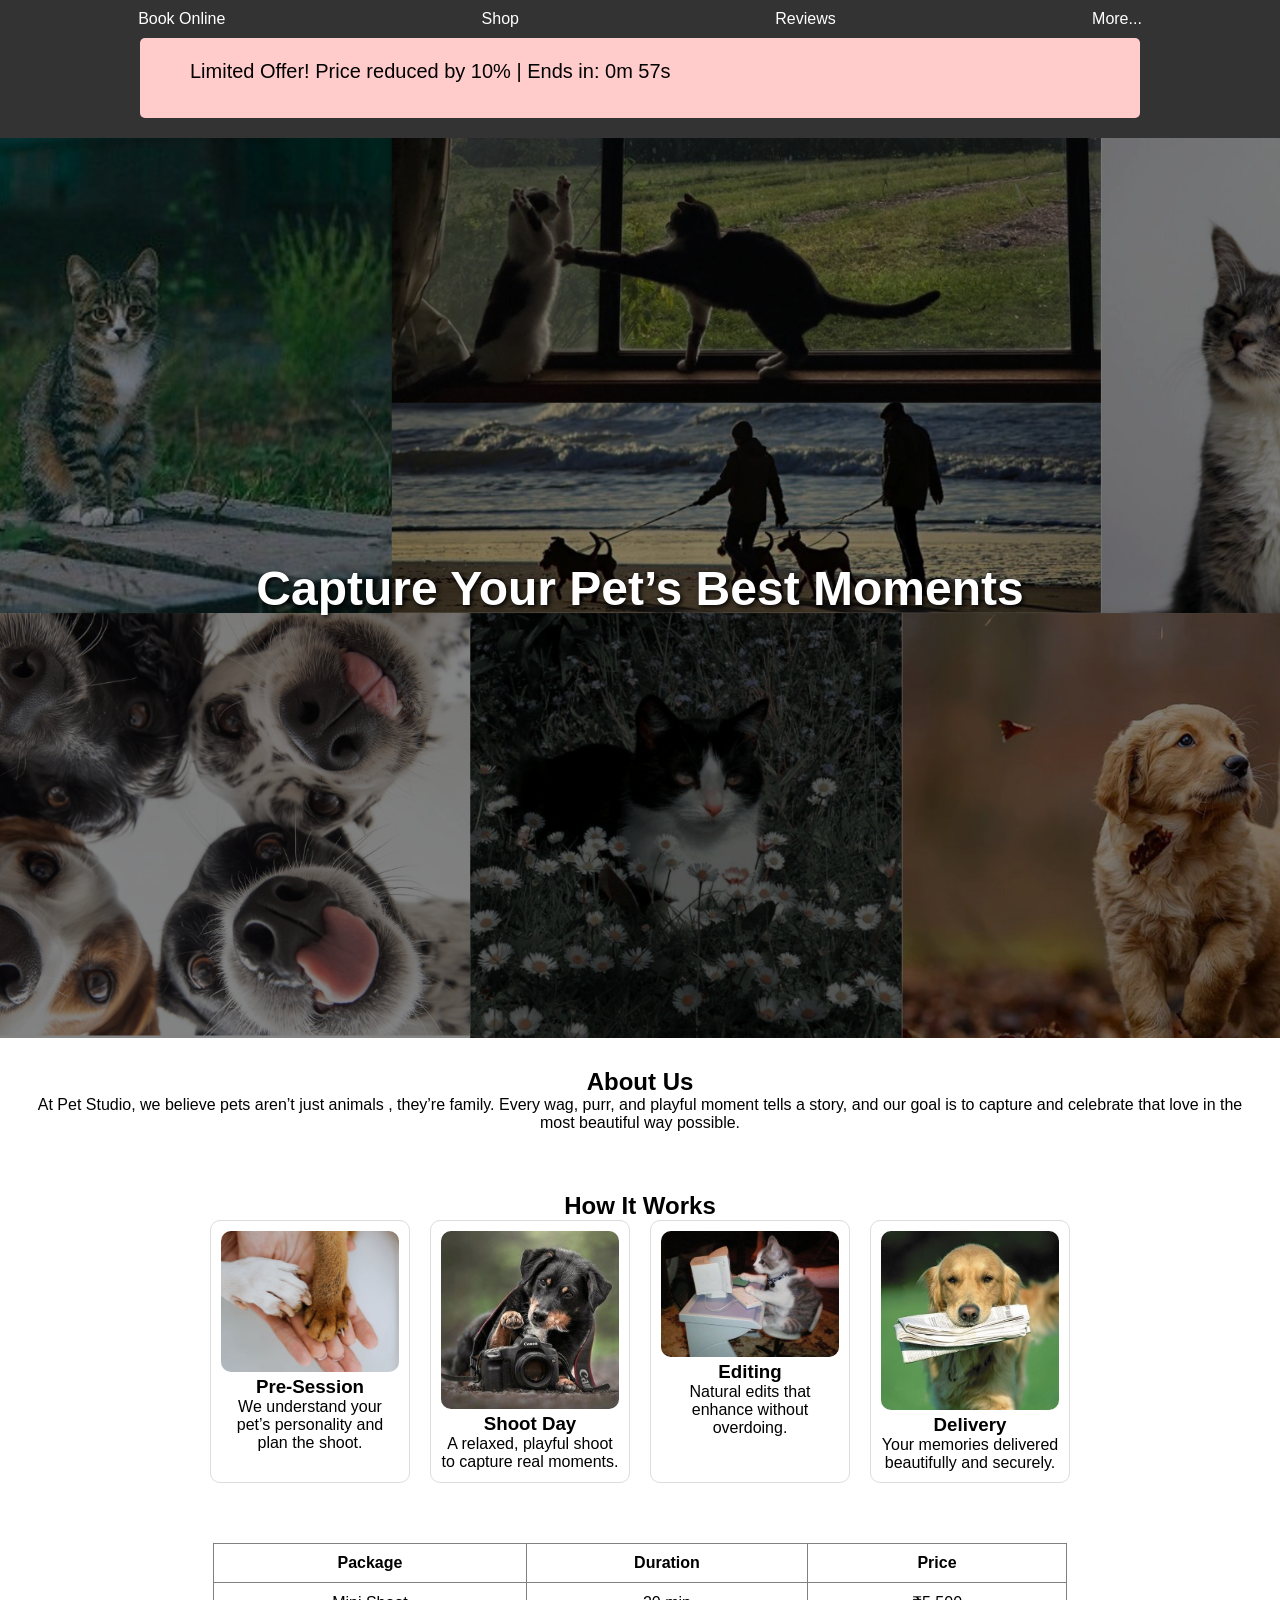
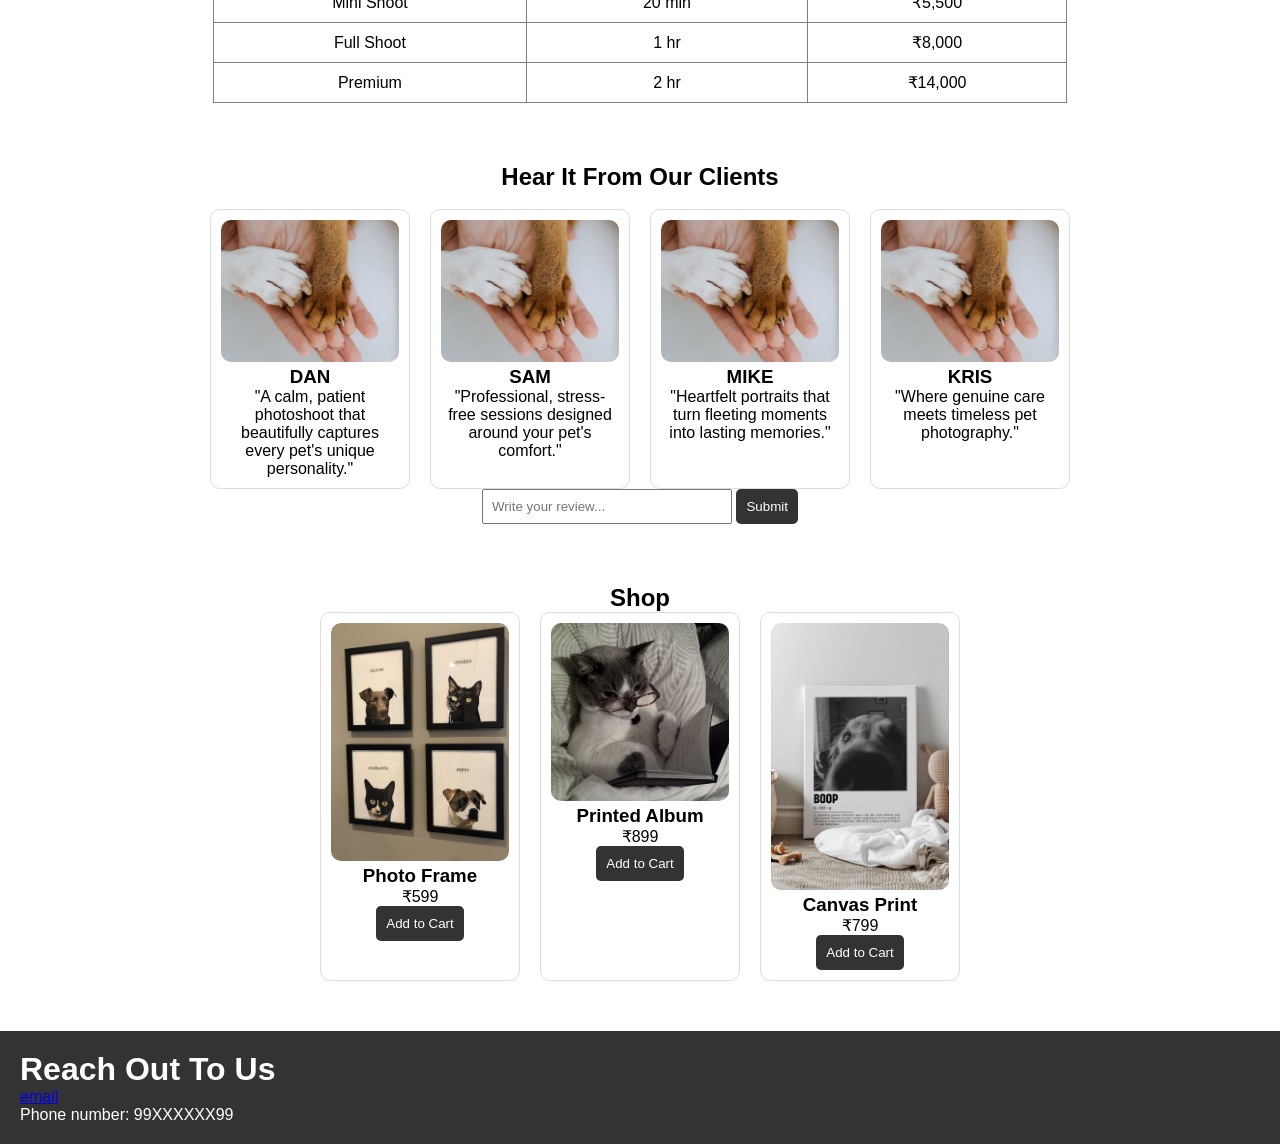
==== index.html @ 35f35a9c "renamed main to index" ====
<!DOCTYPE HTML>
<head>
    <meta charset="UTF-8">
    <meta name="viewport" content="width=device-width, initial-scale=1.0">
    <title>Pet Studio</title>
    <link rel="stylesheet" href="style.css">
</head>
<script src="script.js"></script>
<body>
    <header>
        <nav>
            <ul>
                <li><a href="book.html">Book Online</a></li>
                <li><a href="#shop">Shop</a></li>
                <li><a href="main.html#reviews">Reviews</a></li>
                <li>More...</li>
            </ul>
        </nav>

        <!-- Canvas Banner -->
        <canvas id="offerCanvas" width="1000" height="80"></canvas>

    </header>

    <section class="hero" id="hero">
        <h1>Capture Your Pet’s Best Moments</h1>
    </section>

    <section class="about">
        <h1>About Us</h1>
        <p>At Pet Studio, we believe pets aren’t just animals , they’re family. Every wag, purr, and playful moment tells a story, and our goal is to capture and celebrate that love in the most beautiful way possible.
        </p>
    </section>

    <section class="process">
    <h2>How It Works</h2>

    <div class="steps">
        <div class="step">
            <img src="images/pic1.png" alt="Pre Session">
            <h3>Pre-Session</h3>
            <p>We understand your pet’s personality and plan the shoot.</p>
        </div>

        <div class="step">
            <img src="images/pic2.jpeg" alt="Shoot Day">
            <h3>Shoot Day</h3>
            <p>A relaxed, playful shoot to capture real moments.</p>
        </div>

        <div class="step">
            <img src="images/pic3.jpeg" alt="Editing">
            <h3>Editing</h3>
            <p>Natural edits that enhance without overdoing.</p>
        </div>

        <div class="step">
            <img src="images/pic4.jpeg" alt="Delivery">
            <h3>Delivery</h3>
            <p>Your memories delivered beautifully and securely.</p>
        </div>
    </div>
</section>

    <section class="Price" id="Price">
    <table border="1">
        <tr>
            <th>Package</th>
            <th>Duration</th>
            <th>Price</th>
        </tr>
        <tr>
            <td>Mini Shoot</td>
            <td>20 min</td>
            <td>₹5,500</td>
        </tr>
        <tr>
            <td>Full Shoot</td>
            <td>1 hr</td>
            <td>₹8,000</td>
        </tr>
        <tr>
            <td>Premium</td>
            <td>2 hr</td>
            <td>₹14,000</td>
        </tr>
    </table>
</section>

<section class="reviews" id="reviews">
    <h1 style="text-align: center;">Hear It From Our Clients</h1>
    <br>
    <div class="steps">
        <div class="step">
            <img src="images/pic1.png" alt="review1">
            <h3>DAN</h3>
            <p>"A calm, patient photoshoot that beautifully captures every pet's unique personality."</p>
        </div>
        <div class="step">
            <img src="images/pic1.png" alt="review2">
            <h3>SAM</h3>
            <p>"Professional, stress-free sessions designed around your pet's comfort."</p>
        </div>
        <div class="step">
            <img src="images/pic1.png" alt="review3">
            <h3>MIKE</h3>
            <p>"Heartfelt portraits that turn fleeting moments into lasting memories."</p>
        </div>
        <div class="step">
            <img src="images/pic1.png" alt="review4">
            <h3>KRIS</h3>
            <p>"Where genuine care meets timeless pet photography."</p>
        </div>
    </div>

    <div class="giving_reviews" id="review_wnd">
        <form>
            <input type="text" name="review" placeholder="Write your review..." required>
            <button type="submit">Submit</button>
        </form>
    </div>
</section>

<!-- SHOP SECTION -->
<section id="shop">
    <h1>Shop</h1>

    <div class="steps">

        <div class="step">
            <img src="images/pic5.jpeg">
            <h3>Photo Frame</h3>
            <p>₹599</p>
            <button onclick="addToCart('Photo Frame')">Add to Cart</button>
        </div>

        <div class="step">
            <img src="images/pic6.jpeg">
            <h3>Printed Album</h3>
            <p>₹899</p>
            <button onclick="addToCart('Printed Album')">Add to Cart</button>
        </div>

        <div class="step">
            <img src="images/pic7.jpeg">
            <h3>Canvas Print</h3>
            <p>₹799</p>
            <button onclick="addToCart('Canvas Print')">Add to Cart</button>
        </div>

    </div>
</section>

<footer>
    <h1>Reach Out To Us</h1>
    <a href="mailto:petstudio@gmail.com">email</a>
    <p>Phone number: 99XXXXXX99</p>
</footer>

</body>
</html>
---- style.css ----
html {
    scroll-padding-top: 200px;
}

/* RESET */
* {
    margin: 0;
    padding: 0;
    box-sizing: border-box;
    font-family: Arial, sans-serif;
}

/* HEADER */
header {
    background-color: #333;
    color: white;
    padding: 10px;
    position: sticky;
    top: 0;
    z-index: 1000;
}

/* NAVBAR */
nav ul {
    display: flex;
    justify-content: space-around;
    list-style: none;
}

nav ul li {
    cursor: pointer;
}

nav ul li a {
    color: white;
    text-decoration: none;
}

/* HERO */
.hero {
    min-height: 100vh;
    background: url("images/Background_pic.png") no-repeat center/cover;
    display: flex;
    justify-content: center;
    align-items: center;
    color: white;
    font-size: 2rem;
    text-align: center;
    text-shadow: 2px 2px 5px black;
}

/* SECTIONS */
section {
    padding: 30px;
    text-align: center;
}

/* GRID */
.steps {
    display: flex;
    flex-wrap: wrap;
    justify-content: center;
    gap: 20px;
}

/* CARD */
.step {
    width: 200px;
    padding: 10px;
    border: 1px solid #ddd;
    border-radius: 10px;
    transition: 0.3s;
    background-color: white;
}

.step img {
    width: 100%;
    border-radius: 10px;
}

/* HOVER EFFECT */
.step:hover {
    transform: scale(1.05);
}

/* TABLE */
table {
    margin: auto;
    border-collapse: collapse;
    width: 70%;
}

th, td {
    padding: 10px;
    text-align: center;
}

/* FORM */
.booking-form {
    display: flex;
    flex-direction: column;
    gap: 15px;
    width: 300px;
    margin: auto;
}

.booking-form input,
.booking-form select,
.booking-form textarea {
    padding: 8px;
    border: 1px solid #ccc;
    border-radius: 5px;
}

/* FIELDSET */
fieldset {
    border: 1px solid #aaa;
    padding: 10px;
    border-radius: 5px;
}

legend {
    font-weight: bold;
}

/* BUTTON */
button {
    padding: 10px;
    background-color: #333;
    color: white;
    border: none;
    cursor: pointer;
    border-radius: 5px;
}

button:hover {
    background-color: #555;
}

/* DELETE BUTTON */
.delete-btn {
    margin-top: 8px;
    padding: 5px;
    background-color: red;
    color: white;
    border: none;
    border-radius: 5px;
    cursor: pointer;
}

/* REVIEW INPUT */
.giving_reviews input {
    padding: 8px;
    width: 250px;
}

/* CANVAS */
#offerCanvas {
    display: block;
    margin: 10px auto;
    border-radius: 5px;
}

/* FOOTER */
footer {
    background-color: #333;
    color: white;
    padding: 20px;
    margin-top: 20px;
}
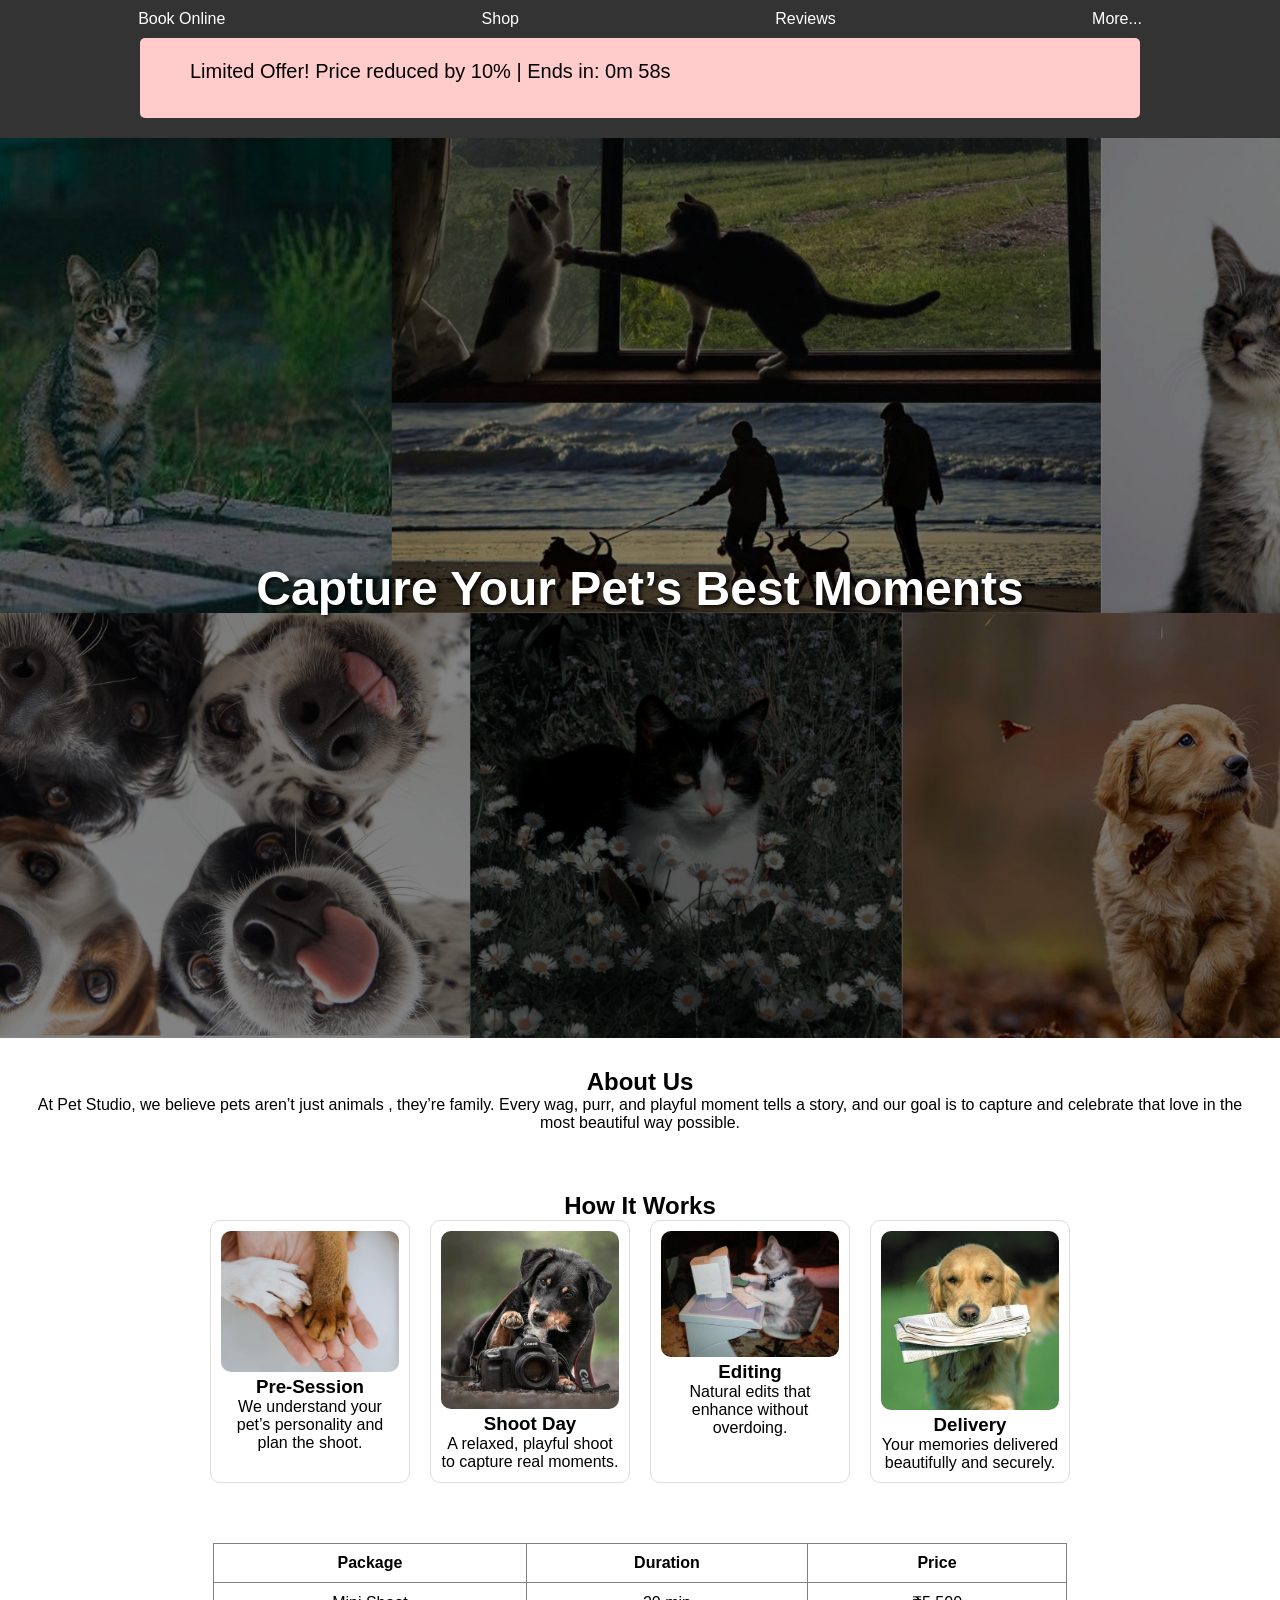
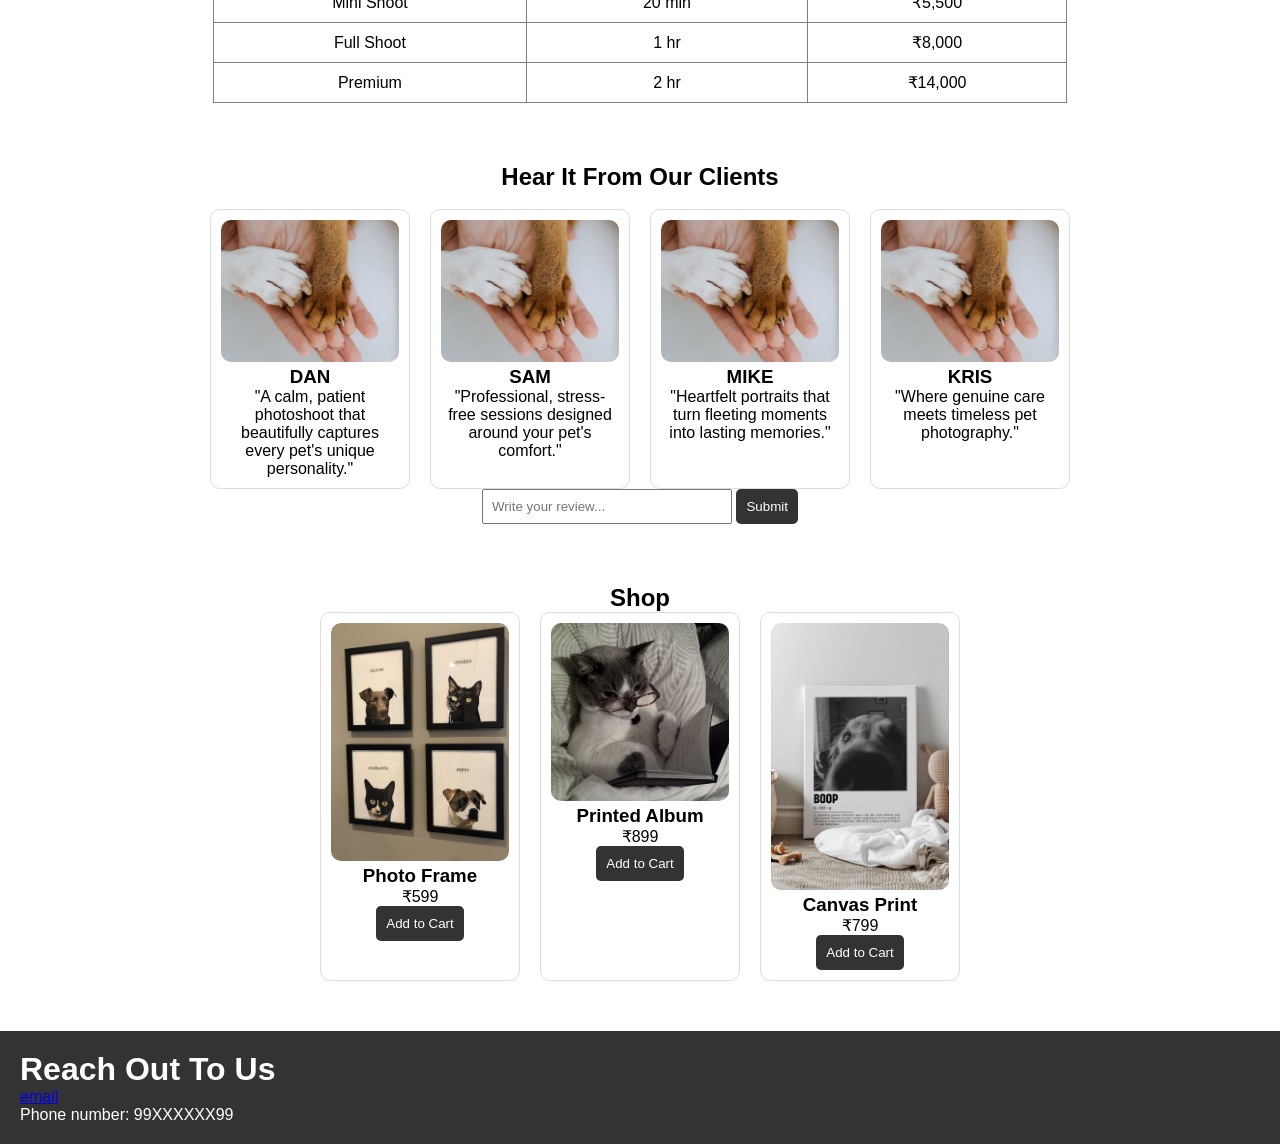
==== commit 39f9f5bc: "updated main to index in all files" ====
--- a/index.html
+++ b/index.html
@@ -12,7 +12,7 @@
             <ul>
                 <li><a href="book.html">Book Online</a></li>
                 <li><a href="#shop">Shop</a></li>
-                <li><a href="main.html#reviews">Reviews</a></li>
+                <li><a href="index.html#reviews">Reviews</a></li>
                 <li>More...</li>
             </ul>
         </nav>
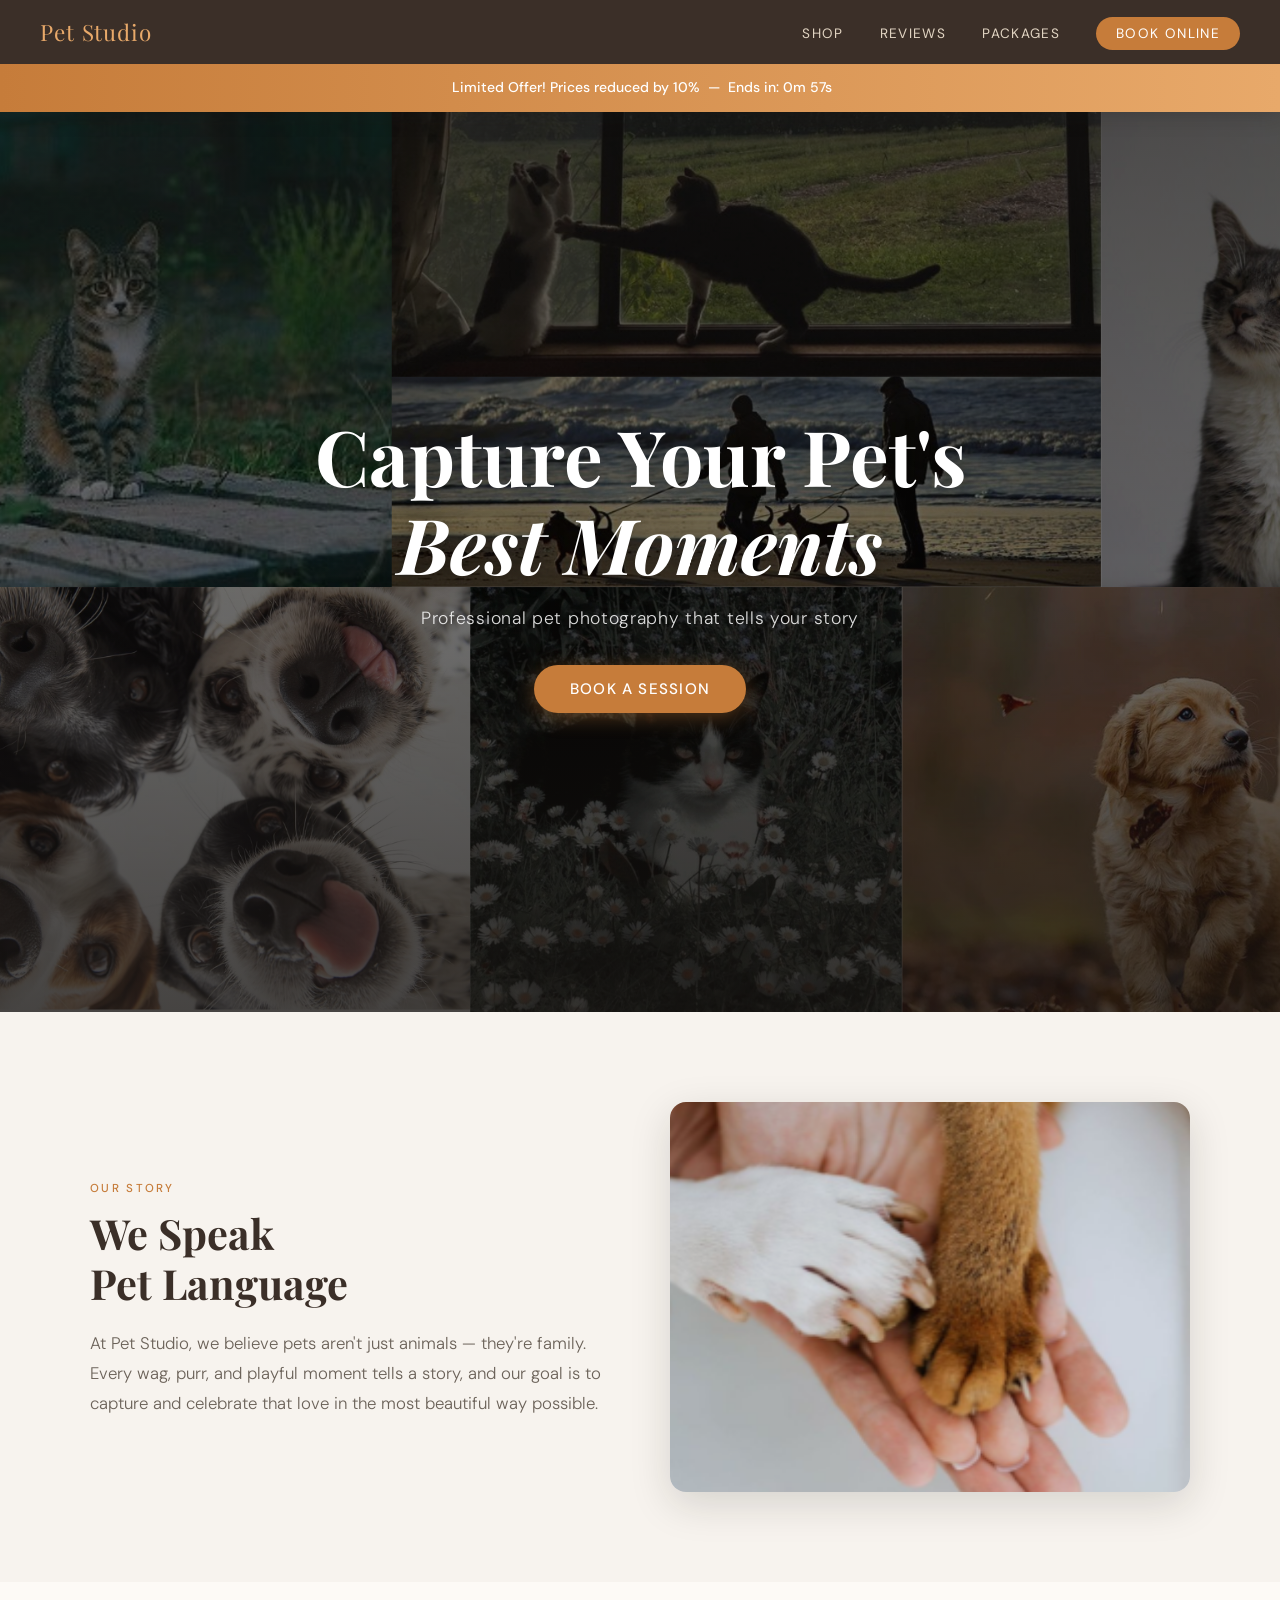
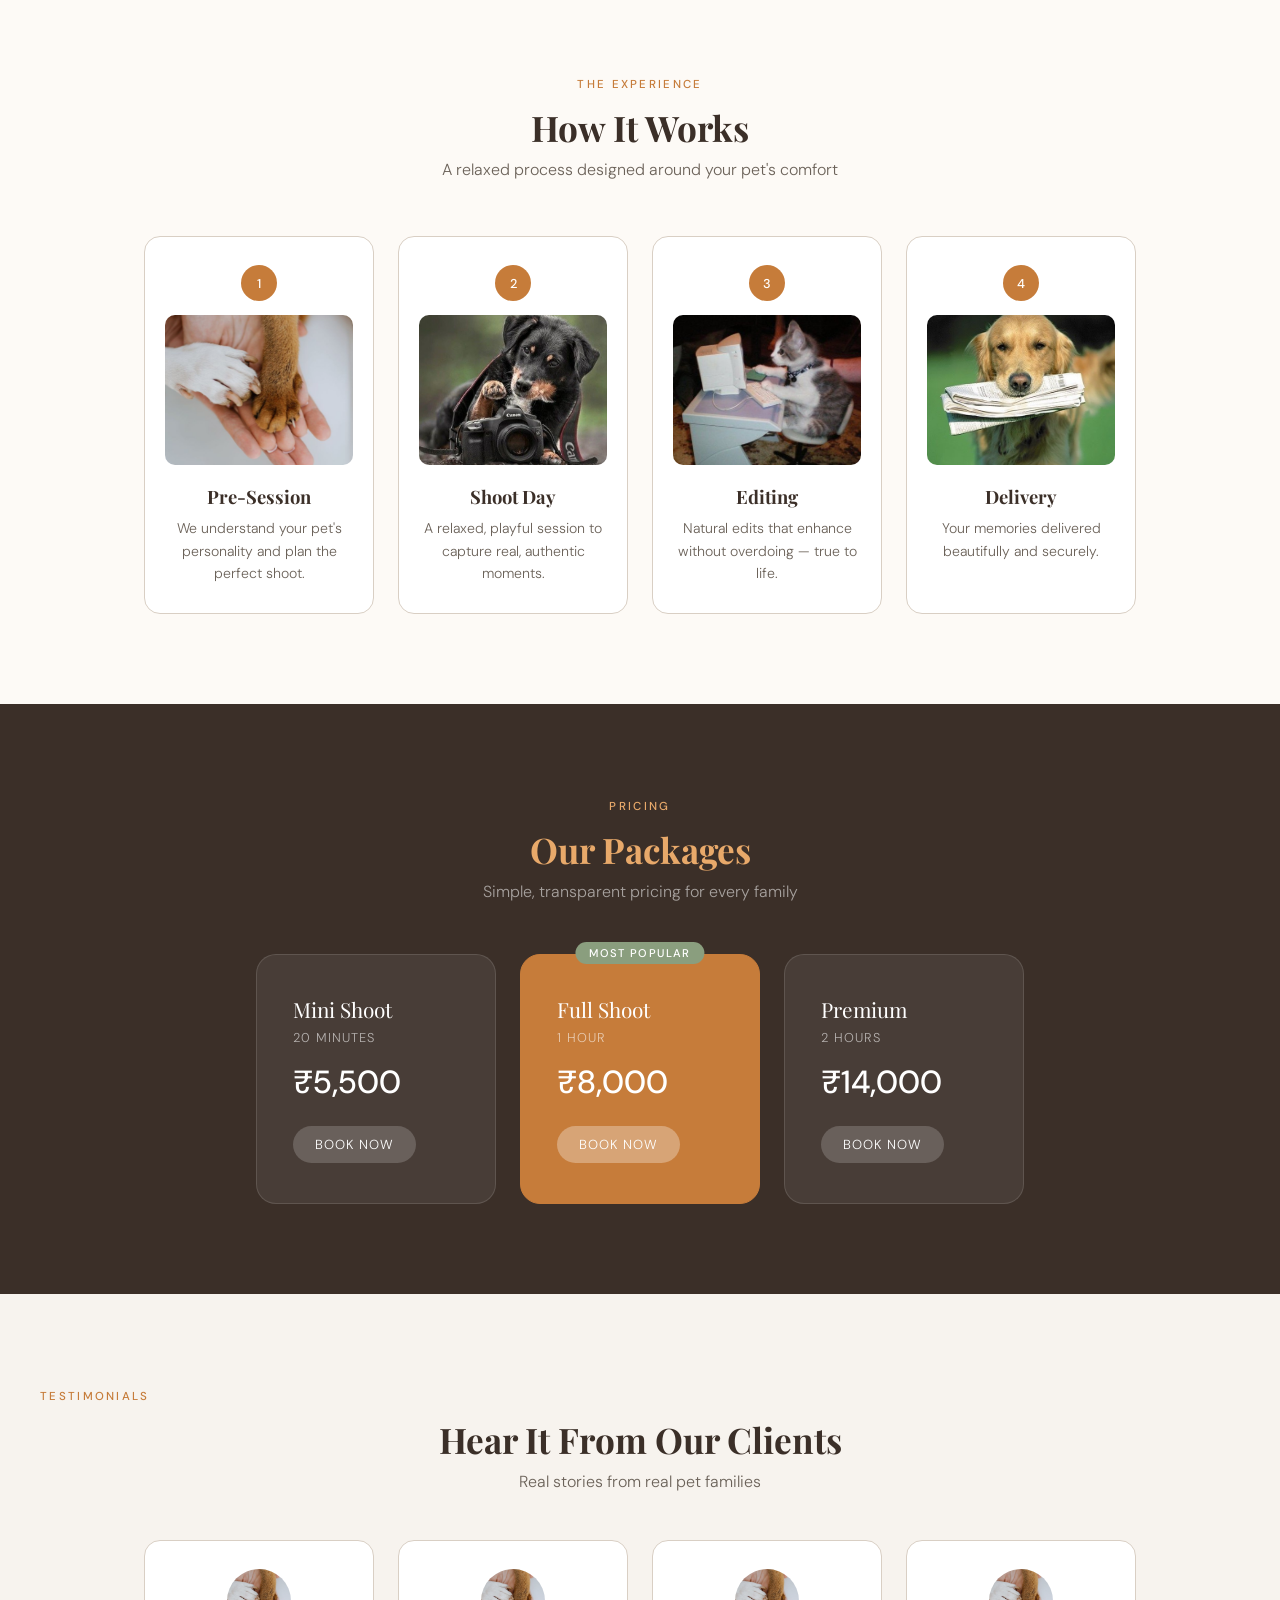
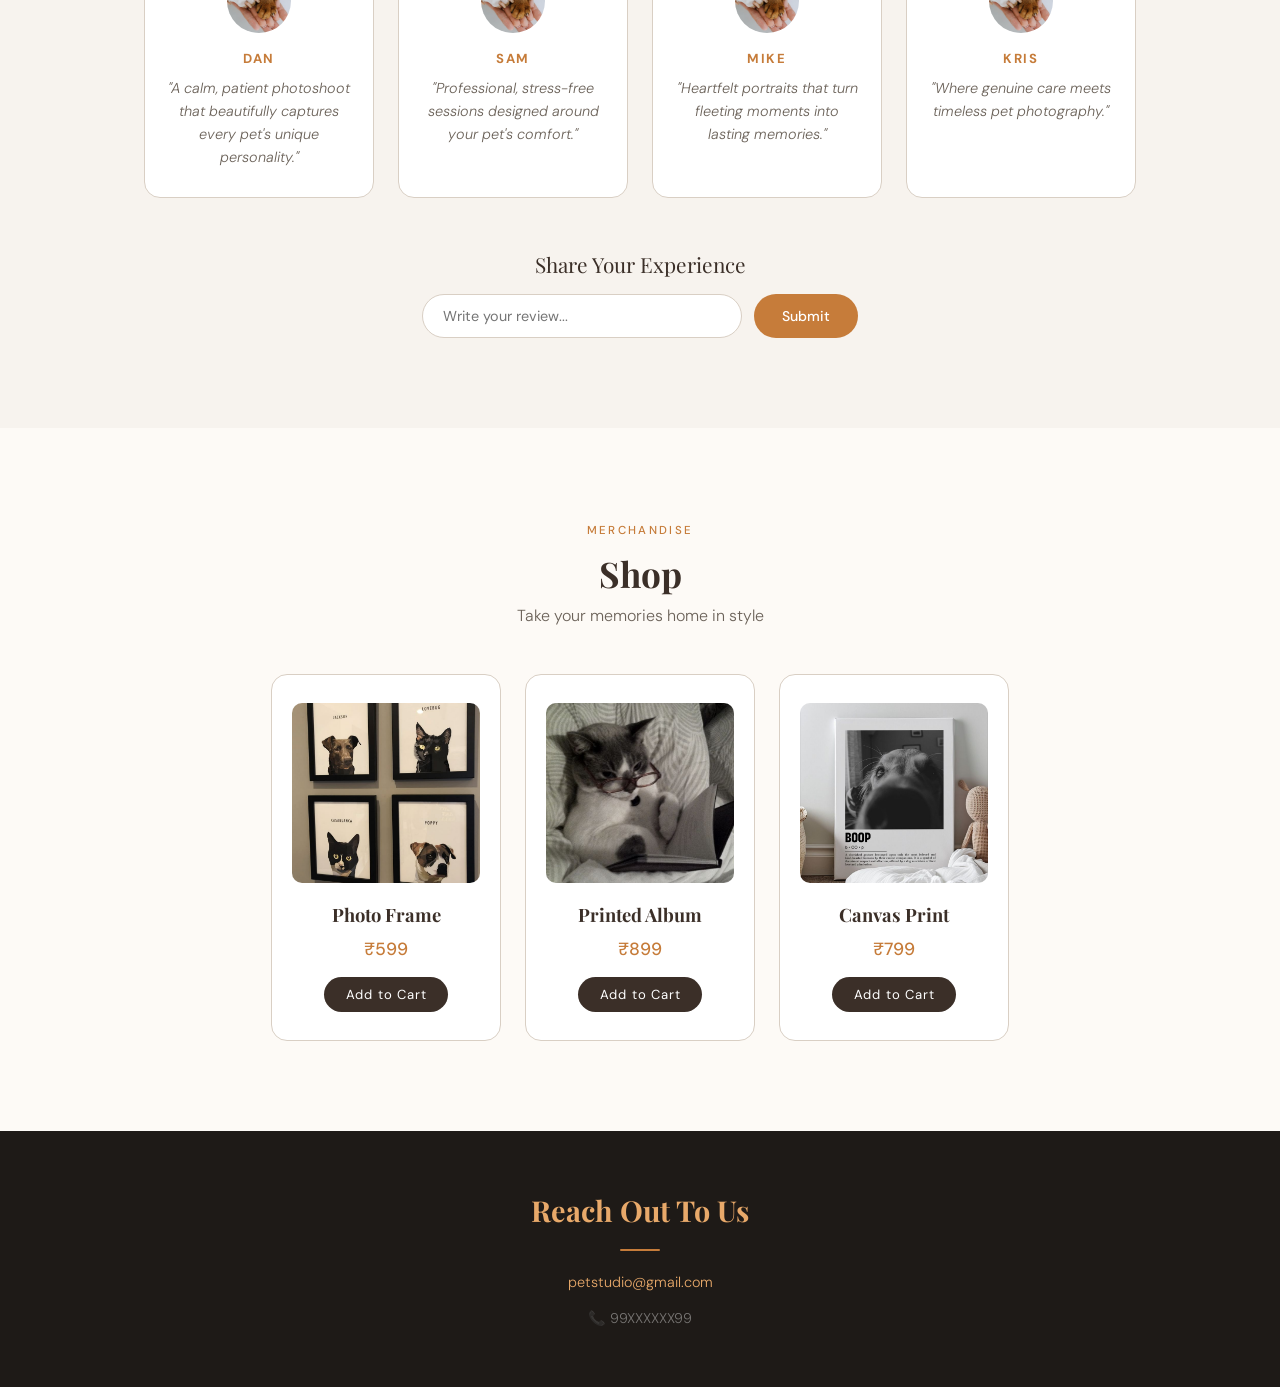
==== commit 5106025d: "final commit" ====
--- a/index.html
+++ b/index.html
@@ -8,154 +8,172 @@
 <script src="script.js"></script>
 <body>
     <header>
-        <nav>
-            <ul>
-                <li><a href="book.html">Book Online</a></li>
-                <li><a href="#shop">Shop</a></li>
-                <li><a href="index.html#reviews">Reviews</a></li>
-                <li>More...</li>
-            </ul>
-        </nav>
-
-        <!-- Canvas Banner -->
-        <canvas id="offerCanvas" width="1000" height="80"></canvas>
-
+        <div class="nav-inner">
+            <a href="index.html" class="nav-logo">Pet Studio</a>
+            <nav>
+                <ul>
+                    <li><a href="#shop">Shop</a></li>
+                    <li><a href="#reviews">Reviews</a></li>
+                    <li><a href="#Price">Packages</a></li>
+                    <li class="nav-cta"><a href="book.html">Book Online</a></li>
+                </ul>
+            </nav>
+        </div>
+        <canvas id="offerCanvas" width="1000" height="48"></canvas>
     </header>
 
     <section class="hero" id="hero">
-        <h1>Capture Your Pet’s Best Moments</h1>
+        <div class="hero-content">
+            <h1>Capture Your Pet's<br><em>Best Moments</em></h1>
+            <p class="hero-sub">Professional pet photography that tells your story</p>
+            <a href="book.html" class="hero-btn">Book a Session</a>
+        </div>
     </section>
 
     <section class="about">
-        <h1>About Us</h1>
-        <p>At Pet Studio, we believe pets aren’t just animals , they’re family. Every wag, purr, and playful moment tells a story, and our goal is to capture and celebrate that love in the most beautiful way possible.
-        </p>
+        <div class="about-inner">
+            <div class="about-text">
+                <span class="section-label">Our Story</span>
+                <h1>We Speak<br>Pet Language</h1>
+                <p>At Pet Studio, we believe pets aren't just animals — they're family. Every wag, purr, and playful moment tells a story, and our goal is to capture and celebrate that love in the most beautiful way possible.</p>
+            </div>
+            <div class="about-image">
+                <img src="images/pic1.png" alt="Pets collage">
+            </div>
+        </div>
     </section>
 
     <section class="process">
-    <h2>How It Works</h2>
-
-    <div class="steps">
-        <div class="step">
-            <img src="images/pic1.png" alt="Pre Session">
-            <h3>Pre-Session</h3>
-            <p>We understand your pet’s personality and plan the shoot.</p>
+        <span class="section-label">The Experience</span>
+        <h2>How It Works</h2>
+        <p class="subtitle">A relaxed process designed around your pet's comfort</p>
+        <div class="steps">
+            <div class="step">
+                <div class="step-num">1</div>
+                <img src="images/pic1.png" alt="Pre Session">
+                <h3>Pre-Session</h3>
+                <p>We understand your pet's personality and plan the perfect shoot.</p>
+            </div>
+            <div class="step">
+                <div class="step-num">2</div>
+                <img src="images/pic2.jpeg" alt="Shoot Day">
+                <h3>Shoot Day</h3>
+                <p>A relaxed, playful session to capture real, authentic moments.</p>
+            </div>
+            <div class="step">
+                <div class="step-num">3</div>
+                <img src="images/pic3.jpeg" alt="Editing">
+                <h3>Editing</h3>
+                <p>Natural edits that enhance without overdoing — true to life.</p>
+            </div>
+            <div class="step">
+                <div class="step-num">4</div>
+                <img src="images/pic4.jpeg" alt="Delivery">
+                <h3>Delivery</h3>
+                <p>Your memories delivered beautifully and securely.</p>
+            </div>
         </div>
-
-        <div class="step">
-            <img src="images/pic2.jpeg" alt="Shoot Day">
-            <h3>Shoot Day</h3>
-            <p>A relaxed, playful shoot to capture real moments.</p>
-        </div>
-
-        <div class="step">
-            <img src="images/pic3.jpeg" alt="Editing">
-            <h3>Editing</h3>
-            <p>Natural edits that enhance without overdoing.</p>
-        </div>
-
-        <div class="step">
-            <img src="images/pic4.jpeg" alt="Delivery">
-            <h3>Delivery</h3>
-            <p>Your memories delivered beautifully and securely.</p>
-        </div>
-    </div>
-</section>
+    </section>
 
     <section class="Price" id="Price">
-    <table border="1">
-        <tr>
-            <th>Package</th>
-            <th>Duration</th>
-            <th>Price</th>
-        </tr>
-        <tr>
-            <td>Mini Shoot</td>
-            <td>20 min</td>
-            <td>₹5,500</td>
-        </tr>
-        <tr>
-            <td>Full Shoot</td>
-            <td>1 hr</td>
-            <td>₹8,000</td>
-        </tr>
-        <tr>
-            <td>Premium</td>
-            <td>2 hr</td>
-            <td>₹14,000</td>
-        </tr>
-    </table>
-</section>
+        <span class="section-label" style="color: var(--amber-light);">Pricing</span>
+        <h2>Our Packages</h2>
+        <p class="subtitle">Simple, transparent pricing for every family</p>
+        <div class="pricing-grid">
+            <div class="pricing-card">
+                <div class="pkg-name">Mini Shoot</div>
+                <div class="pkg-duration">20 minutes</div>
+                <div class="pkg-price">&#8377;5,500</div>
+                <a href="book.html" class="pkg-book">Book Now</a>
+            </div>
+            <div class="pricing-card featured">
+                <div class="featured-badge">Most Popular</div>
+                <div class="pkg-name">Full Shoot</div>
+                <div class="pkg-duration">1 hour</div>
+                <div class="pkg-price">&#8377;8,000</div>
+                <a href="book.html" class="pkg-book">Book Now</a>
+            </div>
+            <div class="pricing-card">
+                <div class="pkg-name">Premium</div>
+                <div class="pkg-duration">2 hours</div>
+                <div class="pkg-price">&#8377;14,000</div>
+                <a href="book.html" class="pkg-book">Book Now</a>
+            </div>
+        </div>
+        <table border="1" style="display:none">
+            <tr><th>Package</th><th>Duration</th><th>Price</th></tr>
+            <tr><td>Mini Shoot</td><td>20 min</td><td>&#8377;5,500</td></tr>
+            <tr><td>Full Shoot</td><td>1 hr</td><td>&#8377;8,000</td></tr>
+            <tr><td>Premium</td><td>2 hr</td><td>&#8377;14,000</td></tr>
+        </table>
+    </section>
 
-<section class="reviews" id="reviews">
-    <h1 style="text-align: center;">Hear It From Our Clients</h1>
-    <br>
-    <div class="steps">
-        <div class="step">
-            <img src="images/pic1.png" alt="review1">
-            <h3>DAN</h3>
-            <p>"A calm, patient photoshoot that beautifully captures every pet's unique personality."</p>
+    <section class="reviews" id="reviews">
+        <span class="section-label">Testimonials</span>
+        <h1>Hear It From Our Clients</h1>
+        <p class="reviews-subtitle">Real stories from real pet families</p>
+        <div class="steps">
+            <div class="step">
+                <img src="images/pic1.png" alt="review1">
+                <h3>Dan</h3>
+                <p>"A calm, patient photoshoot that beautifully captures every pet's unique personality."</p>
+            </div>
+            <div class="step">
+                <img src="images/pic1.png" alt="review2">
+                <h3>Sam</h3>
+                <p>"Professional, stress-free sessions designed around your pet's comfort."</p>
+            </div>
+            <div class="step">
+                <img src="images/pic1.png" alt="review3">
+                <h3>Mike</h3>
+                <p>"Heartfelt portraits that turn fleeting moments into lasting memories."</p>
+            </div>
+            <div class="step">
+                <img src="images/pic1.png" alt="review4">
+                <h3>Kris</h3>
+                <p>"Where genuine care meets timeless pet photography."</p>
+            </div>
         </div>
-        <div class="step">
-            <img src="images/pic1.png" alt="review2">
-            <h3>SAM</h3>
-            <p>"Professional, stress-free sessions designed around your pet's comfort."</p>
+        <div class="giving_reviews" id="review_wnd">
+            <p>Share Your Experience</p>
+            <form>
+                <input type="text" name="review" placeholder="Write your review..." required>
+                <button type="submit">Submit</button>
+            </form>
         </div>
-        <div class="step">
-            <img src="images/pic1.png" alt="review3">
-            <h3>MIKE</h3>
-            <p>"Heartfelt portraits that turn fleeting moments into lasting memories."</p>
+    </section>
+
+    <section id="shop">
+        <span class="section-label">Merchandise</span>
+        <h1>Shop</h1>
+        <p class="subtitle">Take your memories home in style</p>
+        <div class="steps">
+            <div class="step">
+                <img src="images/pic5.jpeg" alt="Photo Frame">
+                <h3>Photo Frame</h3>
+                <p class="price-tag">&#8377;599</p>
+                <button onclick="addToCart('Photo Frame')">Add to Cart</button>
+            </div>
+            <div class="step">
+                <img src="images/pic6.jpeg" alt="Printed Album">
+                <h3>Printed Album</h3>
+                <p class="price-tag">&#8377;899</p>
+                <button onclick="addToCart('Printed Album')">Add to Cart</button>
+            </div>
+            <div class="step">
+                <img src="images/pic7.jpeg" alt="Canvas Print">
+                <h3>Canvas Print</h3>
+                <p class="price-tag">&#8377;799</p>
+                <button onclick="addToCart('Canvas Print')">Add to Cart</button>
+            </div>
         </div>
-        <div class="step">
-            <img src="images/pic1.png" alt="review4">
-            <h3>KRIS</h3>
-            <p>"Where genuine care meets timeless pet photography."</p>
-        </div>
-    </div>
+    </section>
 
-    <div class="giving_reviews" id="review_wnd">
-        <form>
-            <input type="text" name="review" placeholder="Write your review..." required>
-            <button type="submit">Submit</button>
-        </form>
-    </div>
-</section>
-
-<!-- SHOP SECTION -->
-<section id="shop">
-    <h1>Shop</h1>
-
-    <div class="steps">
-
-        <div class="step">
-            <img src="images/pic5.jpeg">
-            <h3>Photo Frame</h3>
-            <p>₹599</p>
-            <button onclick="addToCart('Photo Frame')">Add to Cart</button>
-        </div>
-
-        <div class="step">
-            <img src="images/pic6.jpeg">
-            <h3>Printed Album</h3>
-            <p>₹899</p>
-            <button onclick="addToCart('Printed Album')">Add to Cart</button>
-        </div>
-
-        <div class="step">
-            <img src="images/pic7.jpeg">
-            <h3>Canvas Print</h3>
-            <p>₹799</p>
-            <button onclick="addToCart('Canvas Print')">Add to Cart</button>
-        </div>
-
-    </div>
-</section>
-
-<footer>
-    <h1>Reach Out To Us</h1>
-    <a href="mailto:petstudio@gmail.com">email</a>
-    <p>Phone number: 99XXXXXX99</p>
-</footer>
-
+    <footer>
+        <h1>Reach Out To Us</h1>
+        <div class="footer-divider"></div>
+        <a href="mailto:petstudio@gmail.com">petstudio@gmail.com</a>
+        <p>&#128222; 99XXXXXX99</p>
+    </footer>
 </body>
-</html>+</html>
--- a/style.css
+++ b/style.css
@@ -1,170 +1,782 @@
+@import url('https://fonts.googleapis.com/css2?family=Playfair+Display:ital,wght@0,400;0,700;1,400&family=DM+Sans:wght@300;400;500&display=swap');
+
+:root {
+    --cream: #f7f3ee;
+    --warm-white: #fdfaf6;
+    --charcoal: #1e1a17;
+    --bark: #3b2f28;
+    --amber: #c67c3a;
+    --amber-light: #e8a96a;
+    --sage: #8a9e7e;
+    --dusty-rose: #d4a0a0;
+    --sand: #e2d5c3;
+    --mid-gray: #6b6259;
+    --border: #d9cfc4;
+}
+
 html {
-    scroll-padding-top: 200px;
-}
-
-/* RESET */
+    scroll-padding-top: 90px;
+    scroll-behavior: smooth;
+}
+
 * {
     margin: 0;
     padding: 0;
     box-sizing: border-box;
-    font-family: Arial, sans-serif;
-}
-
-/* HEADER */
+}
+
+body {
+    background: var(--warm-white);
+    color: var(--charcoal);
+    font-family: 'DM Sans', sans-serif;
+    font-weight: 300;
+}
+
+/* ========== HEADER ========== */
 header {
-    background-color: #333;
-    color: white;
-    padding: 10px;
+    background: var(--bark);
     position: sticky;
     top: 0;
     z-index: 1000;
-}
-
-/* NAVBAR */
+    box-shadow: 0 2px 20px rgba(30,26,23,0.25);
+}
+
+.nav-inner {
+    display: flex;
+    align-items: center;
+    justify-content: space-between;
+    padding: 0 40px;
+    height: 64px;
+}
+
+.nav-logo {
+    font-family: 'Playfair Display', serif;
+    font-size: 1.4rem;
+    color: var(--amber-light);
+    letter-spacing: 0.04em;
+    text-decoration: none;
+}
+
 nav ul {
     display: flex;
-    justify-content: space-around;
+    gap: 36px;
     list-style: none;
 }
 
-nav ul li {
-    cursor: pointer;
-}
-
 nav ul li a {
-    color: white;
+    color: var(--sand);
     text-decoration: none;
-}
-
-/* HERO */
+    font-size: 0.85rem;
+    font-weight: 400;
+    letter-spacing: 0.1em;
+    text-transform: uppercase;
+    transition: color 0.25s;
+}
+
+nav ul li a:hover {
+    color: var(--amber-light);
+}
+
+nav ul li.nav-cta a {
+    background: var(--amber);
+    color: white;
+    padding: 8px 20px;
+    border-radius: 40px;
+    transition: background 0.25s, transform 0.2s;
+}
+
+nav ul li.nav-cta a:hover {
+    background: var(--amber-light);
+    transform: translateY(-1px);
+}
+
+/* ========== CANVAS BANNER ========== */
+#offerCanvas {
+    display: block;
+    width: 100%;
+    height: 48px;
+    border-radius: 0;
+}
+
+/* ========== HERO ========== */
 .hero {
     min-height: 100vh;
-    background: url("images/Background_pic.png") no-repeat center/cover;
+    background: url("images/Background_pic.png") no-repeat center / cover;
     display: flex;
+    flex-direction: column;
     justify-content: center;
     align-items: center;
-    color: white;
-    font-size: 2rem;
-    text-align: center;
-    text-shadow: 2px 2px 5px black;
-}
-
-/* SECTIONS */
+    position: relative;
+    text-align: center;
+    padding: 40px;
+}
+
+.hero::before {
+    content: '';
+    position: absolute;
+    inset: 0;
+    background: linear-gradient(to bottom, rgba(30,26,23,0.45) 0%, rgba(30,26,23,0.15) 50%, rgba(30,26,23,0.6) 100%);
+}
+
+.hero-content {
+    position: relative;
+    z-index: 1;
+}
+
+.hero h1 {
+    font-family: 'Playfair Display', serif;
+    font-size: clamp(2.4rem, 6vw, 5rem);
+    font-weight: 700;
+    color: #fff;
+    line-height: 1.15;
+    text-shadow: 0 2px 20px rgba(0,0,0,0.4);
+    margin-bottom: 20px;
+}
+
+.hero-sub {
+    font-size: 1.1rem;
+    color: rgba(255,255,255,0.85);
+    margin-bottom: 36px;
+    font-weight: 300;
+    letter-spacing: 0.04em;
+}
+
+.hero-btn {
+    display: inline-block;
+    background: var(--amber);
+    color: white;
+    padding: 14px 36px;
+    border-radius: 40px;
+    text-decoration: none;
+    font-size: 0.95rem;
+    font-weight: 500;
+    letter-spacing: 0.08em;
+    text-transform: uppercase;
+    transition: background 0.25s, transform 0.2s, box-shadow 0.2s;
+    box-shadow: 0 4px 20px rgba(198,124,58,0.4);
+}
+
+.hero-btn:hover {
+    background: var(--amber-light);
+    transform: translateY(-2px);
+    box-shadow: 0 6px 24px rgba(198,124,58,0.5);
+}
+
+/* ========== SECTION BASE ========== */
 section {
-    padding: 30px;
-    text-align: center;
-}
-
-/* GRID */
+    padding: 90px 40px;
+}
+
+.section-label {
+    display: inline-block;
+    font-size: 0.72rem;
+    letter-spacing: 0.2em;
+    text-transform: uppercase;
+    color: var(--amber);
+    font-weight: 500;
+    margin-bottom: 12px;
+}
+
+/* ========== ABOUT ========== */
+.about {
+    background: var(--cream);
+    padding: 90px 40px;
+}
+
+.about-inner {
+    display: grid;
+    grid-template-columns: 1fr 1fr;
+    gap: 60px;
+    align-items: center;
+    max-width: 1100px;
+    margin: 0 auto;
+}
+
+.about-text h1 {
+    font-family: 'Playfair Display', serif;
+    font-size: 2.6rem;
+    line-height: 1.2;
+    margin-bottom: 20px;
+    color: var(--bark);
+}
+
+.about-text p {
+    font-size: 1.05rem;
+    line-height: 1.8;
+    color: var(--mid-gray);
+}
+
+.about-image {
+    border-radius: 16px;
+    overflow: hidden;
+    aspect-ratio: 4/3;
+    box-shadow: 0 12px 40px rgba(30,26,23,0.15);
+}
+
+.about-image img {
+    width: 100%;
+    height: 100%;
+    object-fit: cover;
+}
+
+/* ========== PROCESS ========== */
+.process {
+    background: var(--warm-white);
+    text-align: center;
+}
+
+.process h2 {
+    font-family: 'Playfair Display', serif;
+    font-size: 2.2rem;
+    color: var(--bark);
+    margin-bottom: 8px;
+}
+
+.process .subtitle {
+    color: var(--mid-gray);
+    margin-bottom: 56px;
+    font-size: 1rem;
+}
+
 .steps {
     display: flex;
     flex-wrap: wrap;
     justify-content: center;
-    gap: 20px;
-}
-
-/* CARD */
+    gap: 24px;
+    max-width: 1100px;
+    margin: 0 auto;
+}
+
 .step {
-    width: 200px;
-    padding: 10px;
-    border: 1px solid #ddd;
-    border-radius: 10px;
-    transition: 0.3s;
-    background-color: white;
+    width: 230px;
+    padding: 28px 20px;
+    border: 1px solid var(--border);
+    border-radius: 16px;
+    background: #fff;
+    transition: transform 0.3s, box-shadow 0.3s, border-color 0.3s;
+    cursor: default;
+    text-align: center;
+}
+
+.step:hover {
+    transform: translateY(-6px) !important;
+    box-shadow: 0 16px 40px rgba(30,26,23,0.12) !important;
+    border-color: var(--amber-light) !important;
+    background-color: #fff !important;
+}
+
+.step-num {
+    display: inline-flex;
+    align-items: center;
+    justify-content: center;
+    width: 36px;
+    height: 36px;
+    border-radius: 50%;
+    background: var(--amber);
+    color: white;
+    font-size: 0.8rem;
+    font-weight: 500;
+    margin: 0 auto 14px;
 }
 
 .step img {
     width: 100%;
+    height: 150px;
+    object-fit: cover;
     border-radius: 10px;
-}
-
-/* HOVER EFFECT */
-.step:hover {
-    transform: scale(1.05);
-}
-
-/* TABLE */
-table {
-    margin: auto;
-    border-collapse: collapse;
-    width: 70%;
-}
-
-th, td {
-    padding: 10px;
-    text-align: center;
-}
-
-/* FORM */
+    margin-bottom: 14px;
+}
+
+.step h3 {
+    font-family: 'Playfair Display', serif;
+    font-size: 1.15rem;
+    color: var(--bark);
+    margin-bottom: 8px;
+}
+
+.step p {
+    font-size: 0.88rem;
+    color: var(--mid-gray);
+    line-height: 1.6;
+}
+
+/* ========== PRICING ========== */
+.Price {
+    background: var(--bark);
+    color: white;
+    text-align: center;
+}
+
+.Price h2 {
+    font-family: 'Playfair Display', serif;
+    font-size: 2.2rem;
+    color: var(--amber-light);
+    margin-bottom: 8px;
+}
+
+.Price .subtitle {
+    color: rgba(255,255,255,0.55);
+    margin-bottom: 52px;
+}
+
+.pricing-grid {
+    display: flex;
+    justify-content: center;
+    gap: 24px;
+    flex-wrap: wrap;
+    max-width: 900px;
+    margin: 0 auto;
+}
+
+.pricing-card {
+    background: rgba(255,255,255,0.07);
+    border: 1px solid rgba(255,255,255,0.12);
+    border-radius: 20px;
+    padding: 40px 36px;
+    width: 240px;
+    text-align: left;
+    transition: background 0.3s, transform 0.3s, border-color 0.3s;
+    position: relative;
+}
+
+.pricing-card:hover {
+    background: rgba(255,255,255,0.12);
+    transform: translateY(-4px);
+    border-color: var(--amber-light);
+}
+
+.pricing-card.featured {
+    background: var(--amber);
+    border-color: var(--amber);
+}
+
+.pricing-card.featured:hover {
+    background: #d4893f;
+    border-color: #d4893f;
+}
+
+.featured-badge {
+    position: absolute;
+    top: -13px;
+    left: 50%;
+    transform: translateX(-50%);
+    background: var(--sage);
+    color: white;
+    font-size: 0.7rem;
+    letter-spacing: 0.12em;
+    text-transform: uppercase;
+    padding: 4px 14px;
+    border-radius: 20px;
+    font-weight: 500;
+    white-space: nowrap;
+}
+
+.pricing-card .pkg-name {
+    font-family: 'Playfair Display', serif;
+    font-size: 1.3rem;
+    margin-bottom: 6px;
+    color: white;
+}
+
+.pricing-card .pkg-duration {
+    font-size: 0.8rem;
+    color: rgba(255,255,255,0.6);
+    margin-bottom: 20px;
+    letter-spacing: 0.08em;
+    text-transform: uppercase;
+}
+
+.pricing-card .pkg-price {
+    font-size: 2rem;
+    font-weight: 500;
+    color: white;
+    line-height: 1;
+}
+
+.pricing-card .pkg-book {
+    display: inline-block;
+    margin-top: 28px;
+    background: rgba(255,255,255,0.18);
+    color: white;
+    padding: 10px 22px;
+    border-radius: 30px;
+    text-decoration: none;
+    font-size: 0.82rem;
+    letter-spacing: 0.08em;
+    text-transform: uppercase;
+    transition: background 0.25s;
+}
+
+.pricing-card:hover .pkg-book,
+.pricing-card.featured .pkg-book {
+    background: rgba(255,255,255,0.3);
+}
+
+/* Hide old table */
+table { display: none; }
+
+/* ========== REVIEWS ========== */
+.reviews {
+    background: var(--cream);
+}
+
+.reviews > h1 {
+    font-family: 'Playfair Display', serif;
+    font-size: 2.2rem;
+    color: var(--bark);
+    text-align: center;
+    margin-bottom: 8px;
+}
+
+.reviews-subtitle {
+    text-align: center;
+    color: var(--mid-gray);
+    margin-bottom: 48px;
+}
+
+.reviews .step {
+    background: #fff;
+    text-align: center;
+}
+
+.reviews .step img {
+    width: 64px;
+    height: 64px;
+    object-fit: cover;
+    border-radius: 50%;
+    margin-bottom: 12px;
+}
+
+.reviews .step h3 {
+    font-size: 0.82rem;
+    letter-spacing: 0.12em;
+    text-transform: uppercase;
+    color: var(--amber);
+    font-family: 'DM Sans', sans-serif;
+    margin-bottom: 10px;
+}
+
+.reviews .step p {
+    font-style: italic;
+    color: var(--mid-gray);
+    font-size: 0.9rem;
+}
+
+.giving_reviews {
+    margin-top: 52px;
+    text-align: center;
+}
+
+.giving_reviews > p {
+    font-family: 'Playfair Display', serif;
+    font-size: 1.3rem;
+    color: var(--bark);
+    margin-bottom: 16px;
+}
+
+.giving_reviews form {
+    display: flex;
+    justify-content: center;
+    gap: 12px;
+    flex-wrap: wrap;
+}
+
+.giving_reviews input {
+    padding: 12px 20px;
+    width: 320px;
+    border: 1px solid var(--border);
+    border-radius: 40px;
+    background: #fff;
+    font-family: 'DM Sans', sans-serif;
+    font-size: 0.9rem;
+    color: var(--charcoal);
+    outline: none;
+    transition: border-color 0.25s, box-shadow 0.25s;
+}
+
+.giving_reviews input:focus {
+    border-color: var(--amber);
+    box-shadow: 0 0 0 3px rgba(198,124,58,0.12);
+}
+
+.giving_reviews button {
+    padding: 12px 28px;
+    background: var(--amber);
+    color: white;
+    border: none;
+    border-radius: 40px;
+    font-family: 'DM Sans', sans-serif;
+    font-size: 0.88rem;
+    font-weight: 500;
+    cursor: pointer;
+    transition: background 0.25s, transform 0.2s;
+}
+
+.giving_reviews button:hover {
+    background: var(--amber-light);
+    transform: translateY(-1px);
+}
+
+/* ========== SHOP ========== */
+#shop {
+    background: var(--warm-white);
+    text-align: center;
+}
+
+#shop h1 {
+    font-family: 'Playfair Display', serif;
+    font-size: 2.2rem;
+    color: var(--bark);
+    margin-bottom: 8px;
+}
+
+#shop .subtitle {
+    color: var(--mid-gray);
+    margin-bottom: 48px;
+}
+
+#shop .step img {
+    height: 180px;
+    object-fit: cover;
+}
+
+#shop .step h3 {
+    color: var(--bark);
+}
+
+#shop .step .price-tag {
+    font-size: 1.1rem;
+    font-weight: 500;
+    color: var(--amber);
+    margin: 8px 0 14px;
+}
+
+#shop .step button {
+    background: var(--bark);
+    color: white;
+    padding: 9px 22px;
+    border: none;
+    border-radius: 30px;
+    font-family: 'DM Sans', sans-serif;
+    font-size: 0.82rem;
+    letter-spacing: 0.06em;
+    cursor: pointer;
+    transition: background 0.25s, transform 0.2s;
+}
+
+#shop .step button:hover {
+    background: var(--amber);
+    transform: translateY(-1px);
+}
+
+/* ========== FOOTER ========== */
+footer {
+    background: var(--charcoal);
+    color: var(--sand);
+    padding: 60px 40px;
+    text-align: center;
+}
+
+footer h1 {
+    font-family: 'Playfair Display', serif;
+    font-size: 1.8rem;
+    color: var(--amber-light);
+    margin-bottom: 20px;
+}
+
+.footer-divider {
+    width: 40px;
+    height: 2px;
+    background: var(--amber);
+    margin: 0 auto 20px;
+    border-radius: 2px;
+}
+
+footer a {
+    color: var(--amber-light);
+    text-decoration: none;
+    font-size: 0.9rem;
+    display: inline-block;
+    margin-bottom: 10px;
+    transition: color 0.25s;
+}
+
+footer a:hover {
+    color: white;
+}
+
+footer p {
+    font-size: 0.88rem;
+    color: rgba(255,255,255,0.4);
+    margin-top: 8px;
+}
+
+/* ========== BOOKING PAGE ========== */
+.book {
+    max-width: 680px;
+    margin: 0 auto;
+    padding: 80px 40px;
+}
+
+.book h2 {
+    font-family: 'Playfair Display', serif;
+    font-size: 2.4rem;
+    color: var(--bark);
+    text-align: center;
+    margin-bottom: 8px;
+}
+
+.book > p {
+    text-align: center;
+    color: var(--mid-gray);
+    margin-bottom: 48px;
+}
+
 .booking-form {
     display: flex;
     flex-direction: column;
-    gap: 15px;
-    width: 300px;
+    gap: 20px;
+    width: 100%;
     margin: auto;
 }
 
-.booking-form input,
+fieldset {
+    border: 1px solid var(--border);
+    padding: 24px 20px 20px;
+    border-radius: 14px;
+    background: #fff;
+    box-shadow: 0 2px 12px rgba(30,26,23,0.04);
+}
+
+legend {
+    font-weight: 500;
+    font-size: 0.8rem;
+    letter-spacing: 0.12em;
+    text-transform: uppercase;
+    color: var(--amber);
+    padding: 0 8px;
+}
+
+.booking-form input[type="text"],
+.booking-form input[type="email"],
+.booking-form input[type="tel"],
+.booking-form input[type="date"],
 .booking-form select,
 .booking-form textarea {
-    padding: 8px;
-    border: 1px solid #ccc;
-    border-radius: 5px;
-}
-
-/* FIELDSET */
-fieldset {
-    border: 1px solid #aaa;
-    padding: 10px;
-    border-radius: 5px;
-}
-
-legend {
-    font-weight: bold;
-}
-
-/* BUTTON */
-button {
-    padding: 10px;
-    background-color: #333;
+    width: 100%;
+    padding: 11px 16px;
+    border: 1px solid var(--border);
+    border-radius: 10px;
+    background: var(--warm-white);
+    font-family: 'DM Sans', sans-serif;
+    font-size: 0.92rem;
+    color: var(--charcoal);
+    margin-top: 10px;
+    outline: none;
+    transition: border-color 0.25s, box-shadow 0.25s, background 0.25s;
+}
+
+.booking-form input:focus,
+.booking-form select:focus,
+.booking-form textarea:focus {
+    border-color: var(--amber);
+    box-shadow: 0 0 0 3px rgba(198,124,58,0.12);
+    background: #fff;
+}
+
+.booking-form input[type="radio"],
+.booking-form input[type="checkbox"] {
+    width: auto;
+    accent-color: var(--amber);
+    margin-right: 6px;
+    margin-top: 0;
+}
+
+.booking-form textarea {
+    resize: vertical;
+    min-height: 100px;
+}
+
+.form-buttons {
+    display: flex;
+    gap: 12px;
+}
+
+.btn-submit {
+    flex: 1;
+    padding: 14px;
+    background: var(--amber);
     color: white;
     border: none;
+    border-radius: 40px;
+    font-family: 'DM Sans', sans-serif;
+    font-size: 0.95rem;
+    font-weight: 500;
     cursor: pointer;
-    border-radius: 5px;
-}
-
-button:hover {
-    background-color: #555;
-}
-
-/* DELETE BUTTON */
+    transition: background 0.25s, transform 0.2s, box-shadow 0.2s;
+    box-shadow: 0 4px 16px rgba(198,124,58,0.3);
+}
+
+.btn-submit:hover {
+    background: var(--amber-light);
+    transform: translateY(-2px);
+    box-shadow: 0 6px 20px rgba(198,124,58,0.4);
+}
+
+.btn-reset {
+    padding: 14px 24px;
+    background: transparent;
+    color: var(--mid-gray);
+    border: 1px solid var(--border);
+    border-radius: 40px;
+    font-family: 'DM Sans', sans-serif;
+    font-size: 0.9rem;
+    cursor: pointer;
+    transition: border-color 0.25s, color 0.25s;
+}
+
+.btn-reset:hover {
+    border-color: var(--bark);
+    color: var(--bark);
+    background: transparent;
+}
+
+/* ========== DELETE BUTTON ========== */
 .delete-btn {
-    margin-top: 8px;
-    padding: 5px;
-    background-color: red;
-    color: white;
-    border: none;
-    border-radius: 5px;
+    margin-top: 10px;
+    padding: 6px 14px;
+    background: transparent;
+    color: var(--dusty-rose);
+    border: 1px solid var(--dusty-rose);
+    border-radius: 20px;
+    font-size: 0.78rem;
     cursor: pointer;
-}
-
-/* REVIEW INPUT */
-.giving_reviews input {
-    padding: 8px;
-    width: 250px;
-}
-
-/* CANVAS */
-#offerCanvas {
-    display: block;
-    margin: 10px auto;
-    border-radius: 5px;
-}
-
-/* FOOTER */
-footer {
-    background-color: #333;
-    color: white;
-    padding: 20px;
-    margin-top: 20px;
-}+    transition: background 0.25s, color 0.25s;
+}
+
+.delete-btn:hover {
+    background: var(--dusty-rose);
+    color: white;
+}
+
+/* ========== RESPONSIVE ========== */
+@media (max-width: 768px) {
+    .about-inner {
+        grid-template-columns: 1fr;
+    }
+
+    .nav-logo { display: none; }
+
+    .nav-inner { padding: 0 20px; }
+
+    nav ul { gap: 16px; }
+
+    .hero h1 { font-size: 2rem; }
+
+    section { padding: 60px 20px; }
+
+    .pricing-card {
+        width: 100%;
+        max-width: 300px;
+    }
+}
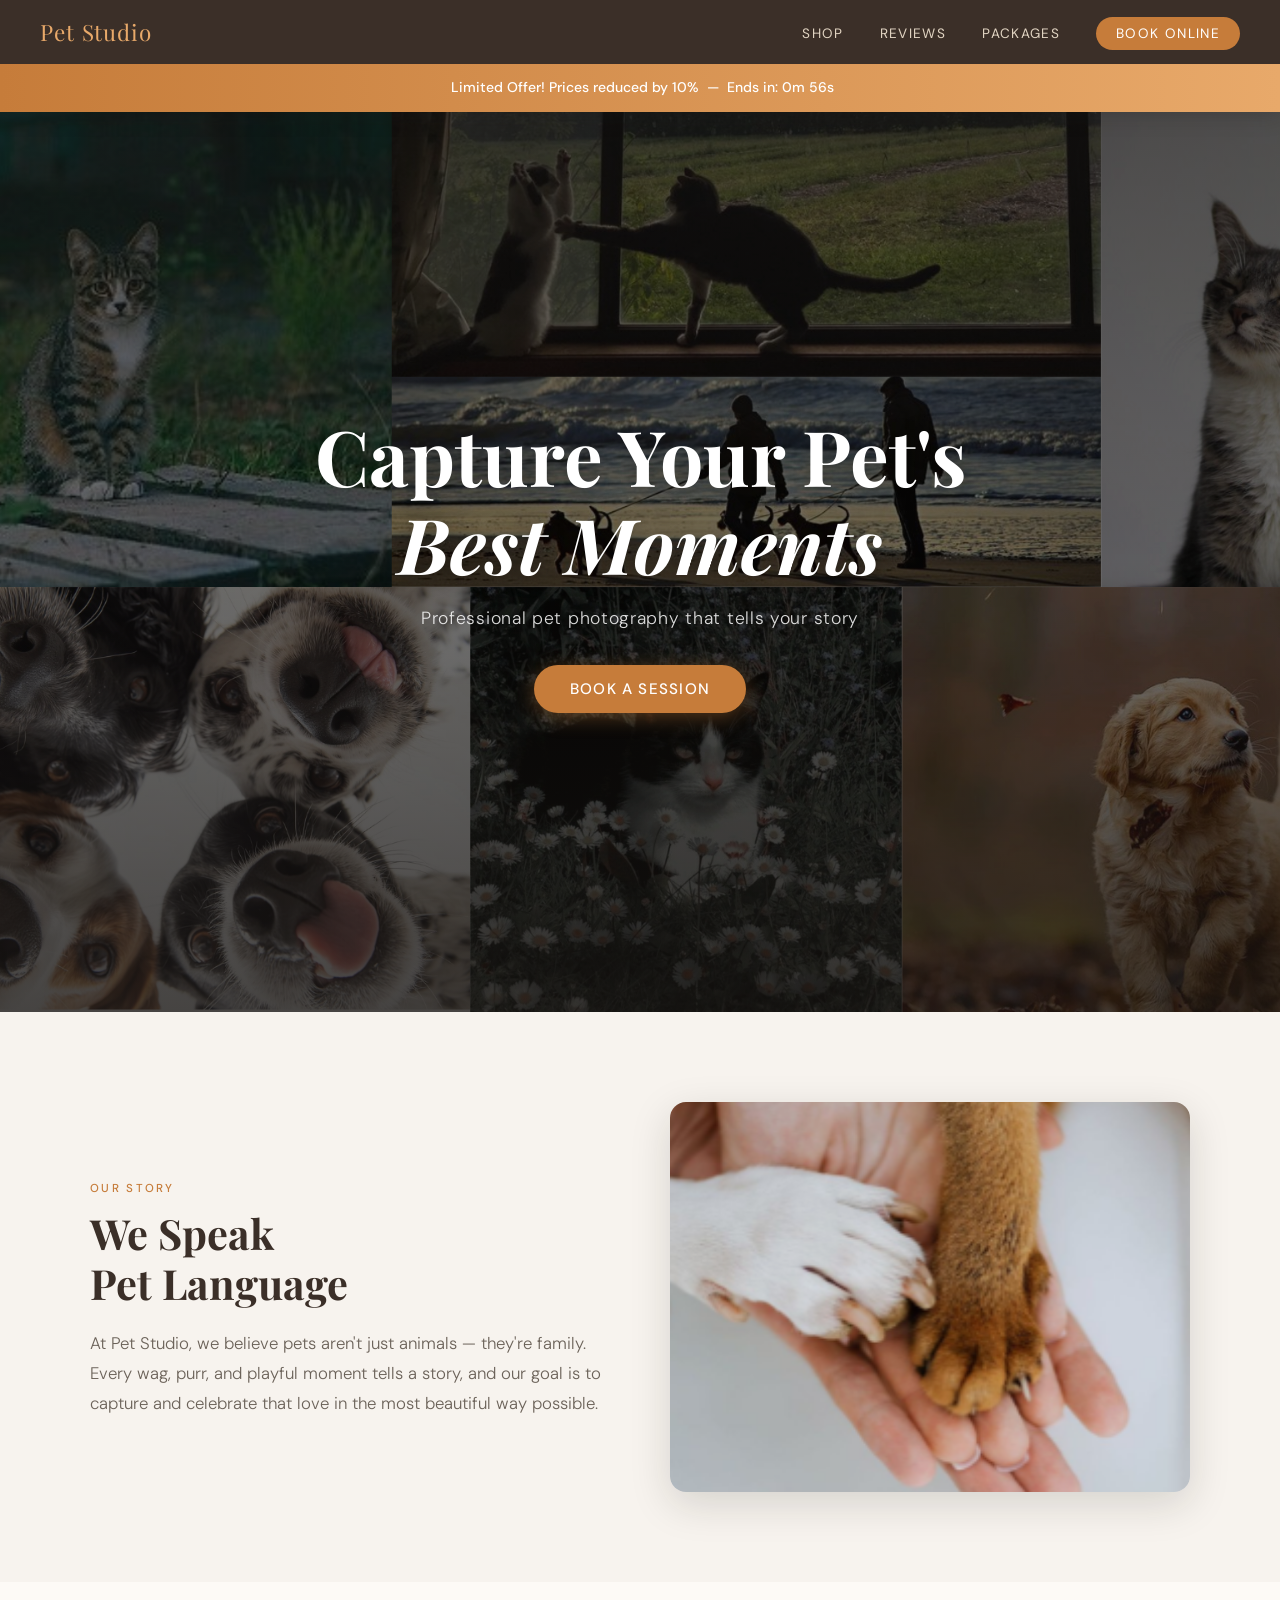
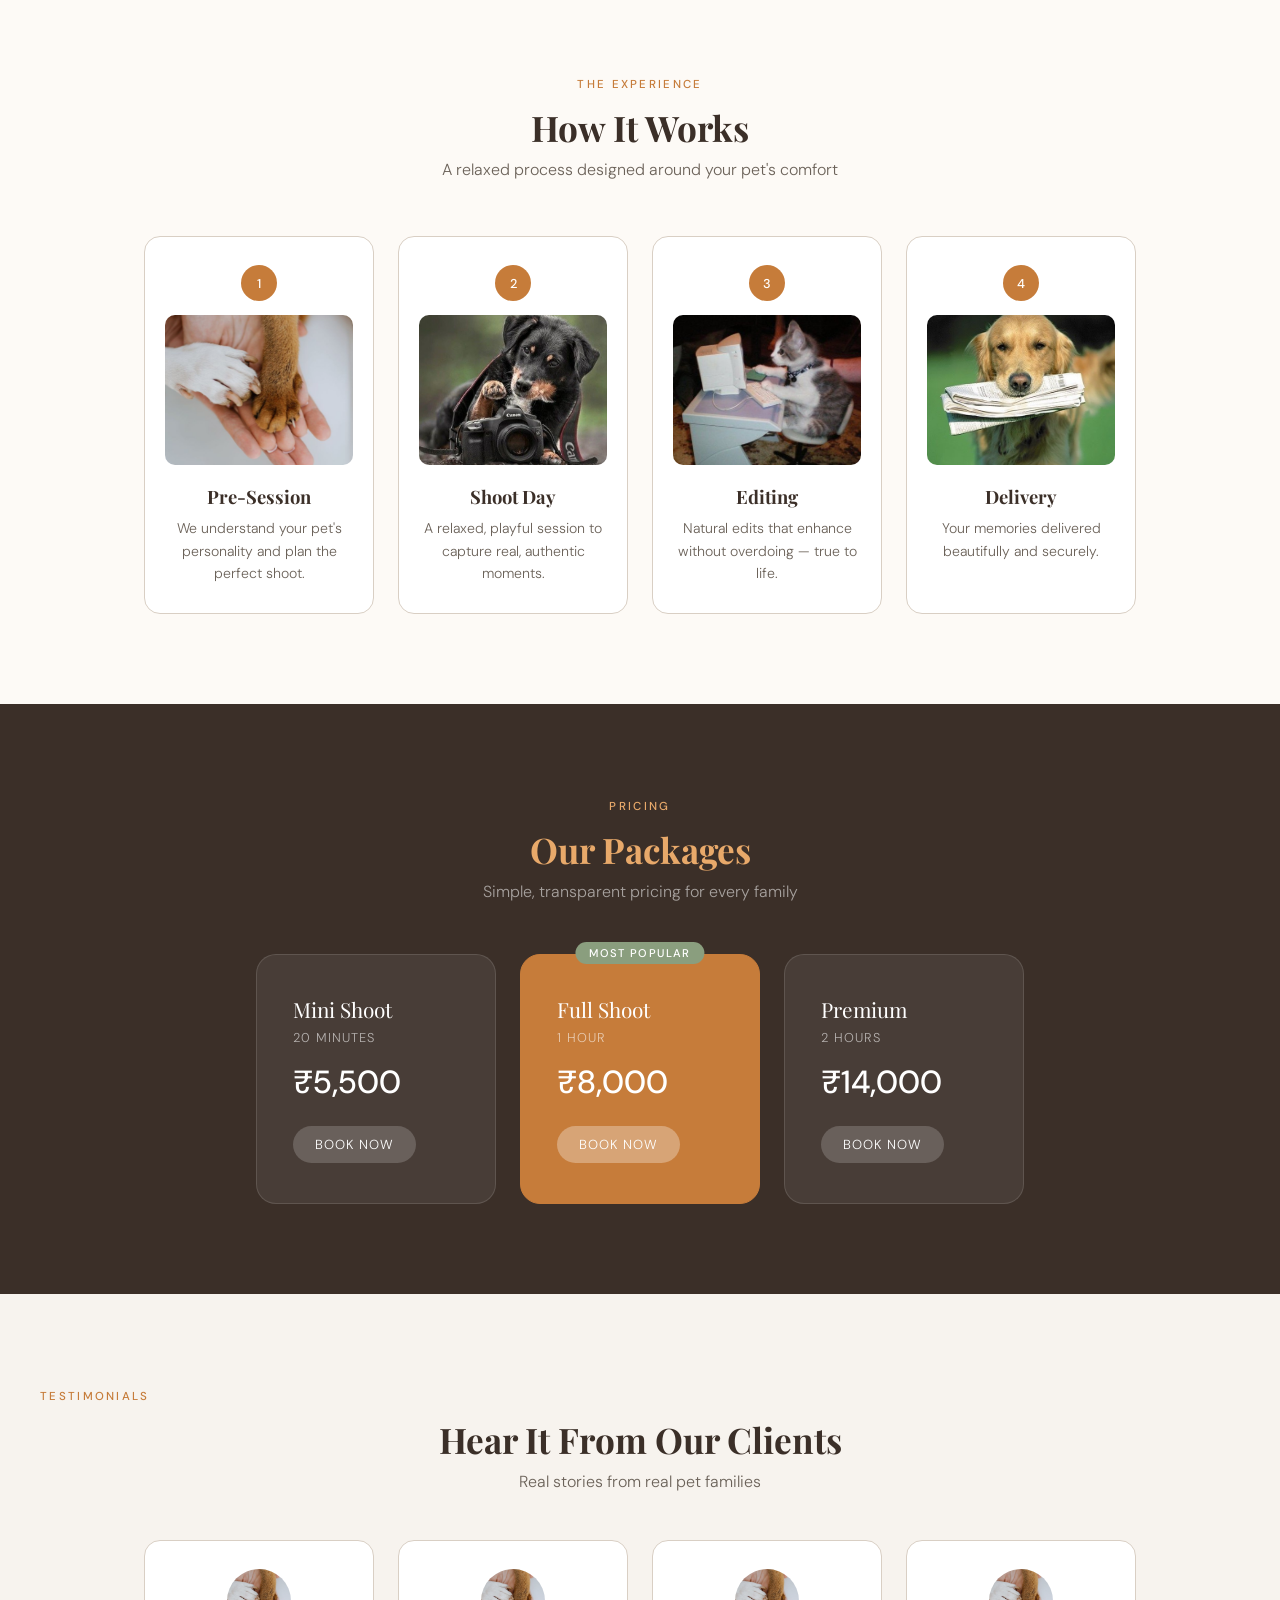
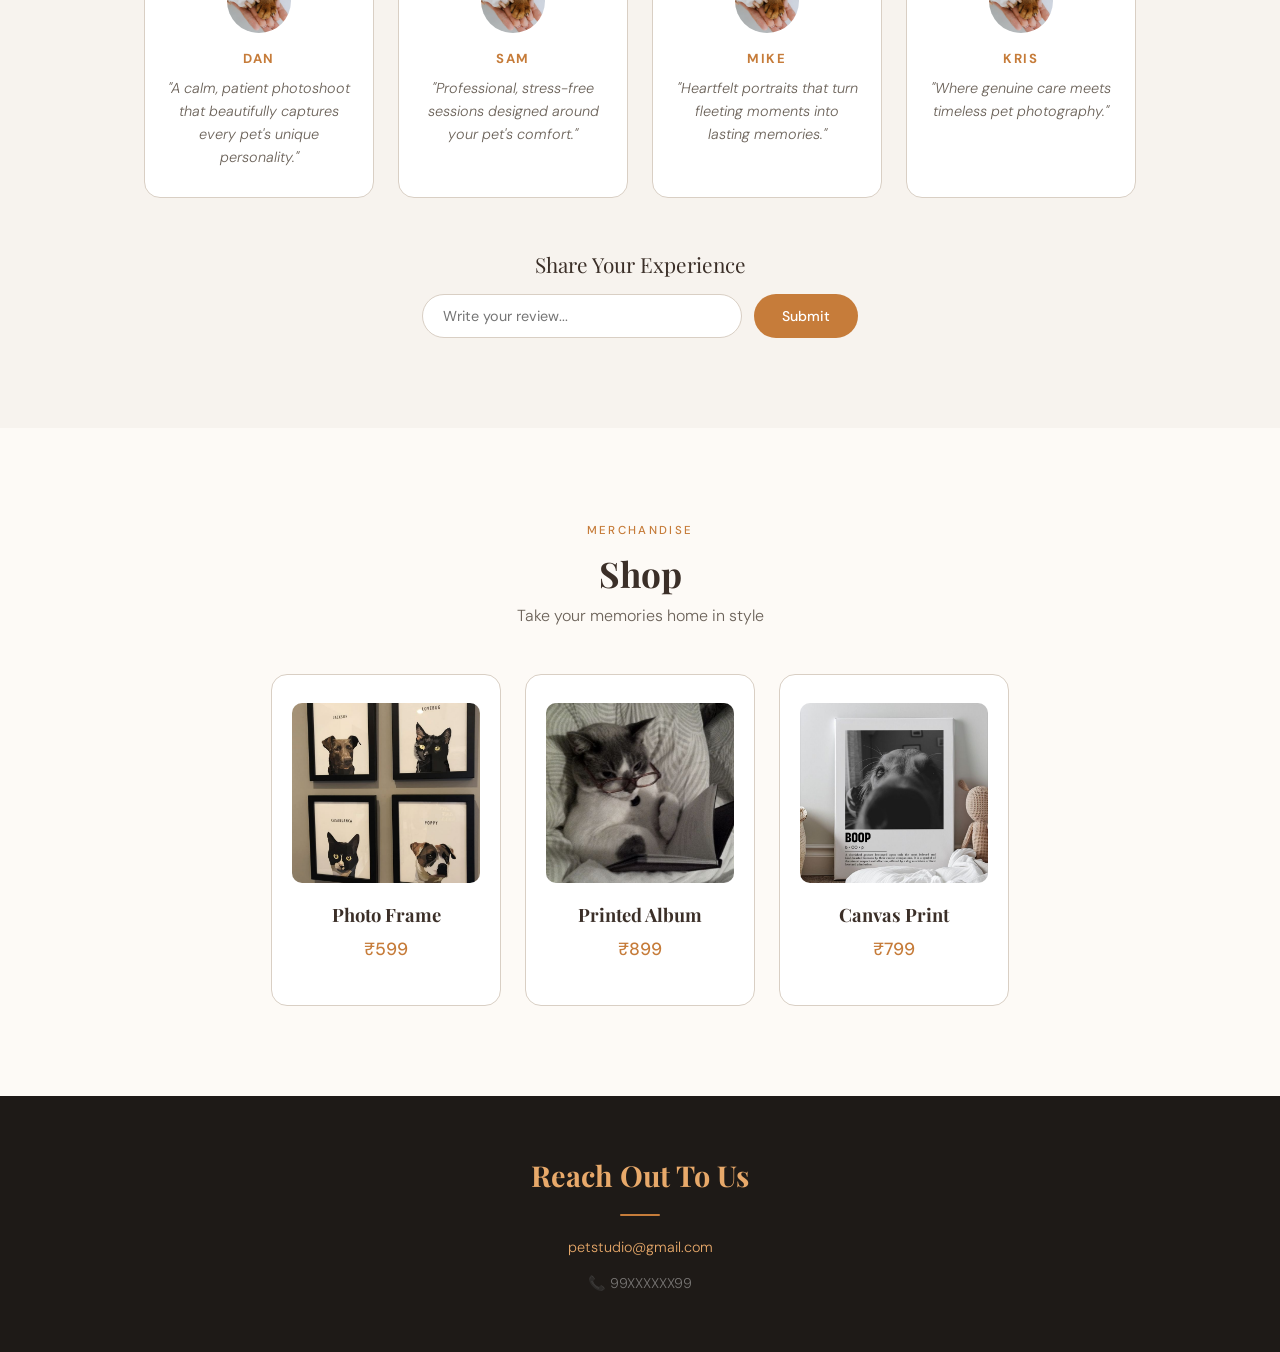
==== commit 8c8cc4dd: "cleaned" ====
--- a/index.html
+++ b/index.html
@@ -152,19 +152,19 @@
                 <img src="images/pic5.jpeg" alt="Photo Frame">
                 <h3>Photo Frame</h3>
                 <p class="price-tag">&#8377;599</p>
-                <button onclick="addToCart('Photo Frame')">Add to Cart</button>
+                <!-- <button onclick="addToCart('Photo Frame')">Add to Cart</button> -->
             </div>
             <div class="step">
                 <img src="images/pic6.jpeg" alt="Printed Album">
                 <h3>Printed Album</h3>
                 <p class="price-tag">&#8377;899</p>
-                <button onclick="addToCart('Printed Album')">Add to Cart</button>
+                <!-- <button onclick="addToCart('Printed Album')">Add to Cart</button> -->
             </div>
             <div class="step">
                 <img src="images/pic7.jpeg" alt="Canvas Print">
                 <h3>Canvas Print</h3>
                 <p class="price-tag">&#8377;799</p>
-                <button onclick="addToCart('Canvas Print')">Add to Cart</button>
+                <!-- <button onclick="addToCart('Canvas Print')">Add to Cart</button> -->
             </div>
         </div>
     </section>
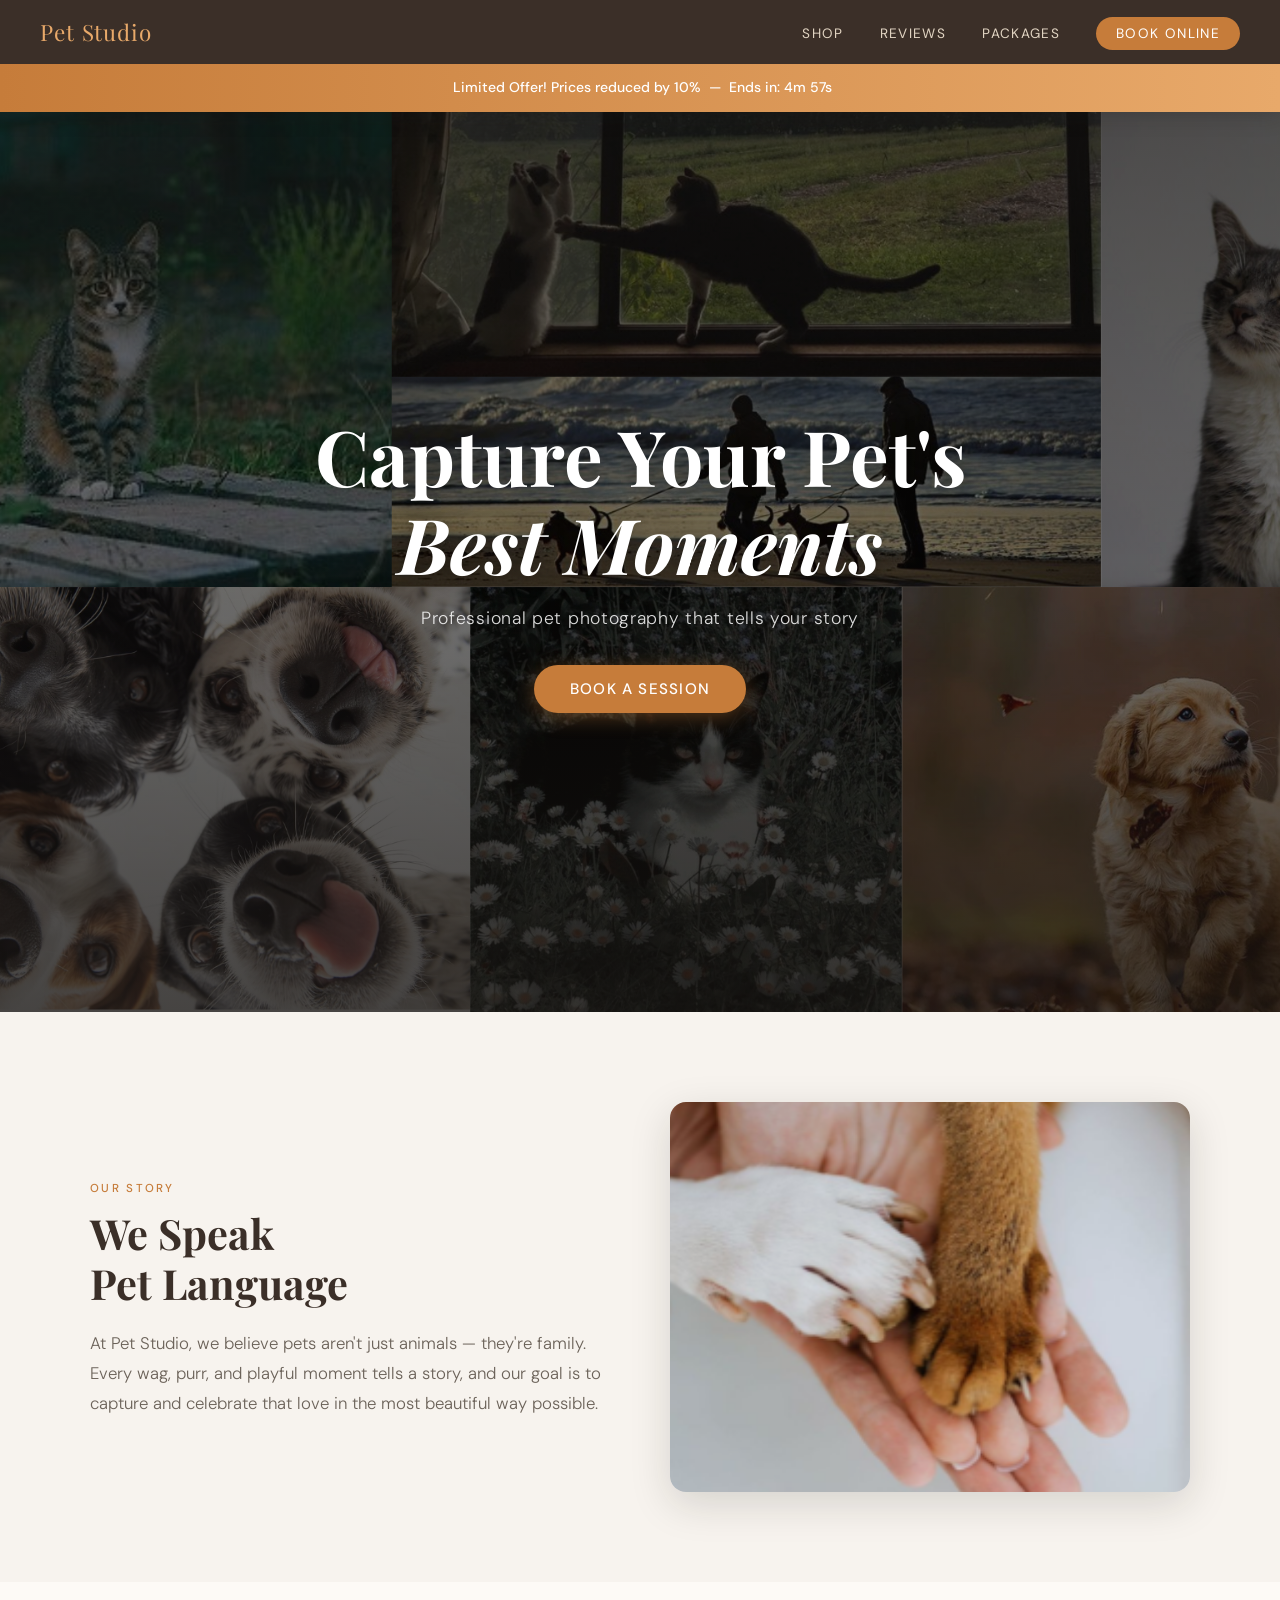
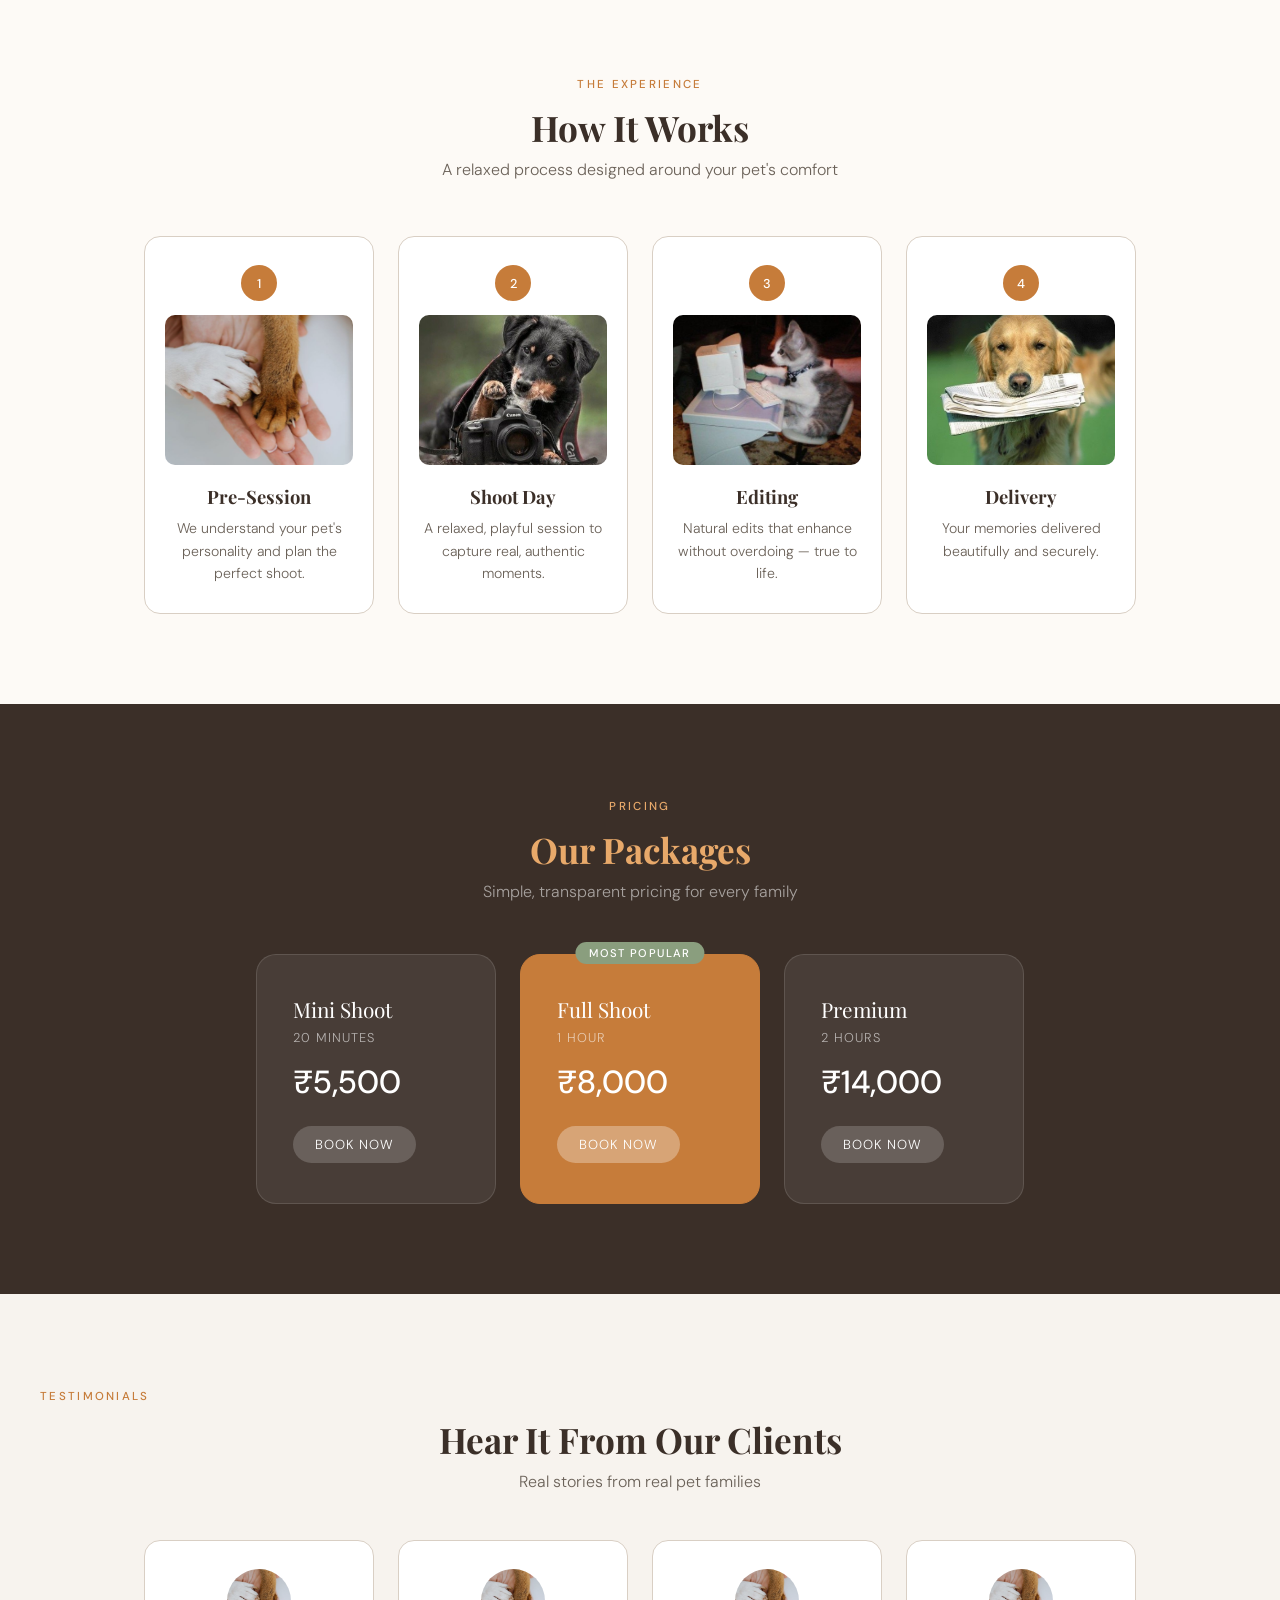
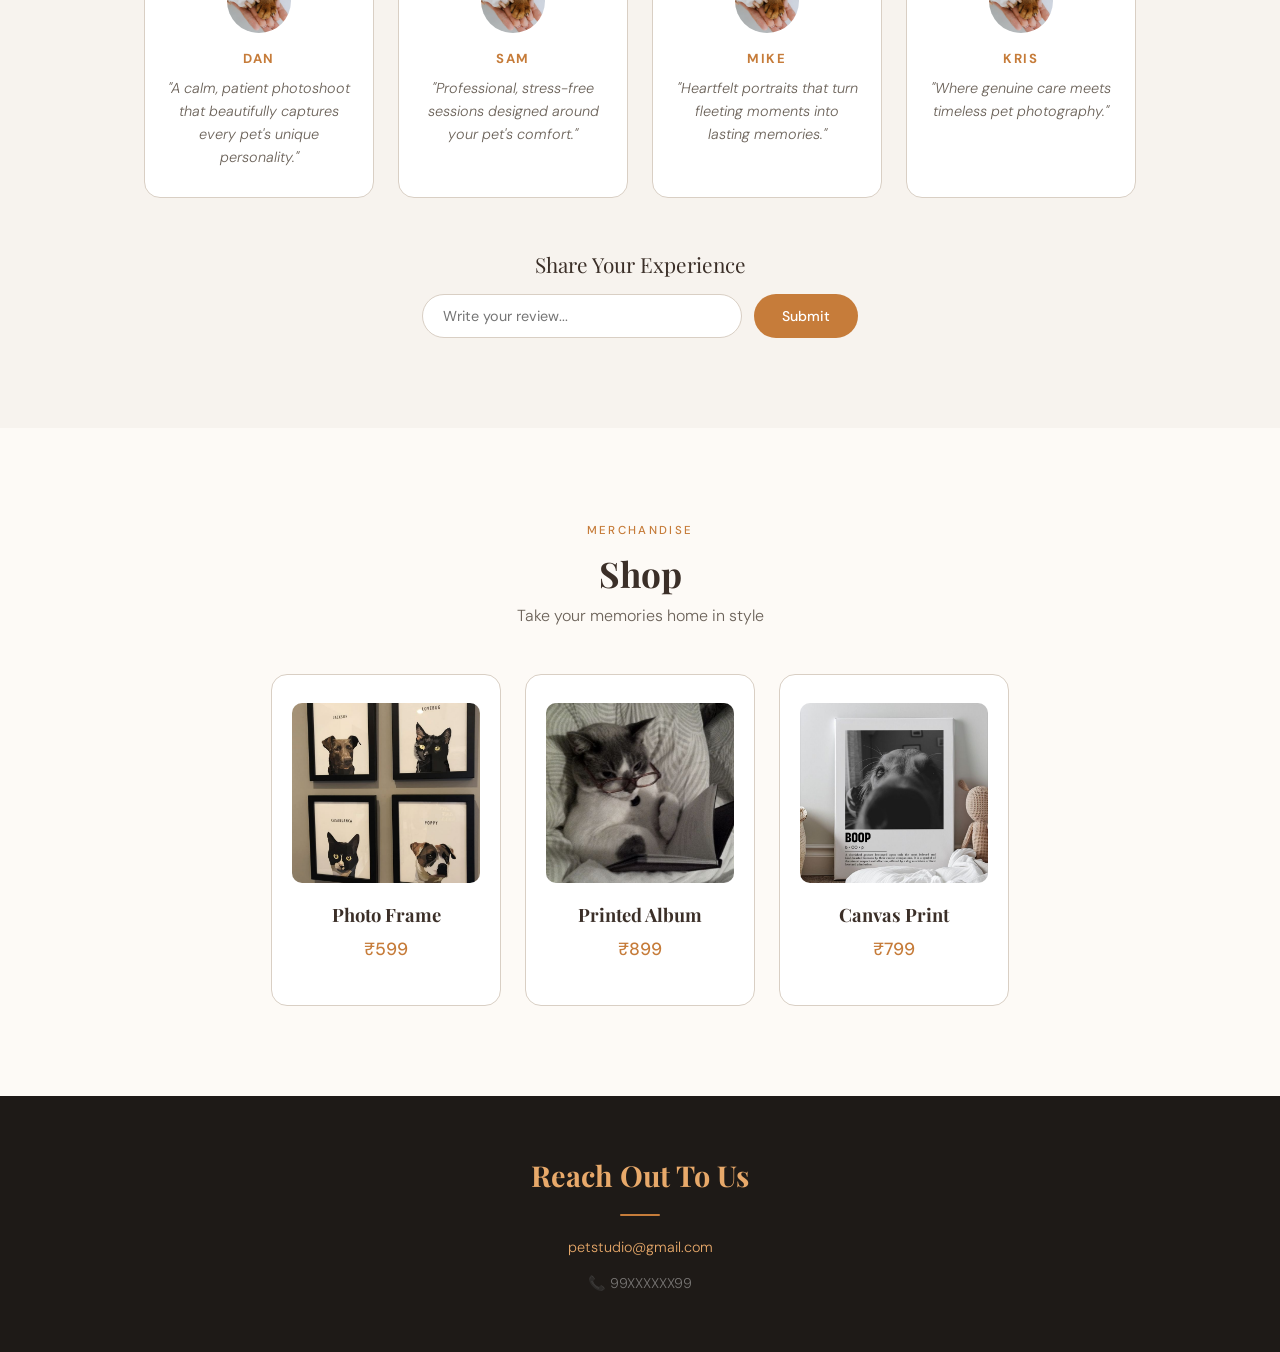
==== commit 041208ae: "final modification" ====
--- a/index.html
+++ b/index.html
@@ -5,7 +5,6 @@
     <title>Pet Studio</title>
     <link rel="stylesheet" href="style.css">
 </head>
-<script src="script.js"></script>
 <body>
     <header>
         <div class="nav-inner">
@@ -175,5 +174,7 @@
         <a href="mailto:petstudio@gmail.com">petstudio@gmail.com</a>
         <p>&#128222; 99XXXXXX99</p>
     </footer>
+
+    <script src="script.js"></script>
 </body>
 </html>
--- a/style.css
+++ b/style.css
@@ -780,3 +780,210 @@
         max-width: 300px;
     }
 }
+
+/* ========== RECEIPT MODAL ========== */
+.receipt-overlay {
+    position: fixed;
+    inset: 0;
+    background: rgba(30, 26, 23, 0.65);
+    backdrop-filter: blur(4px);
+    z-index: 9999;
+    display: flex;
+    align-items: center;
+    justify-content: center;
+    padding: 20px;
+    animation: fadeIn 0.25s ease;
+}
+
+@keyframes fadeIn {
+    from { opacity: 0; }
+    to   { opacity: 1; }
+}
+
+.receipt-modal {
+    background: var(--warm-white);
+    border-radius: 20px;
+    padding: 40px 36px;
+    width: 100%;
+    max-width: 480px;
+    max-height: 90vh;
+    overflow-y: auto;
+    box-shadow: 0 24px 80px rgba(30,26,23,0.3);
+    animation: slideUp 0.3s ease;
+}
+
+@keyframes slideUp {
+    from { transform: translateY(24px); opacity: 0; }
+    to   { transform: translateY(0);    opacity: 1; }
+}
+
+.receipt-header {
+    text-align: center;
+    margin-bottom: 28px;
+    padding-bottom: 24px;
+    border-bottom: 1px dashed var(--border);
+}
+
+.receipt-paw {
+    font-size: 2rem;
+    margin-bottom: 10px;
+}
+
+.receipt-header h2 {
+    font-family: 'Playfair Display', serif;
+    font-size: 1.7rem;
+    color: var(--bark);
+    margin-bottom: 6px;
+}
+
+.receipt-sub {
+    font-size: 0.9rem;
+    color: var(--mid-gray);
+    margin-bottom: 12px;
+}
+
+.receipt-ref {
+    display: inline-block;
+    background: var(--amber);
+    color: white;
+    font-size: 0.72rem;
+    letter-spacing: 0.15em;
+    text-transform: uppercase;
+    padding: 4px 14px;
+    border-radius: 20px;
+    font-weight: 500;
+}
+
+.receipt-section-label {
+    font-size: 0.68rem;
+    letter-spacing: 0.18em;
+    text-transform: uppercase;
+    color: var(--amber);
+    font-weight: 500;
+    margin: 20px 0 8px;
+}
+
+.receipt-grid {
+    background: #fff;
+    border: 1px solid var(--border);
+    border-radius: 12px;
+    overflow: hidden;
+}
+
+.receipt-row {
+    display: flex;
+    justify-content: space-between;
+    align-items: center;
+    padding: 10px 16px;
+    font-size: 0.88rem;
+    color: var(--charcoal);
+    border-bottom: 1px solid var(--border);
+}
+
+.receipt-row:last-child {
+    border-bottom: none;
+}
+
+.receipt-row span:first-child {
+    color: var(--mid-gray);
+}
+
+.receipt-row.muted {
+    color: var(--mid-gray);
+    font-style: italic;
+}
+
+.receipt-row.receipt-discount {
+    background: #f0faf0;
+    color: #4a7c4e;
+}
+
+.receipt-row.receipt-discount span:last-child {
+    color: #3a7a40;
+    font-weight: 500;
+}
+
+.receipt-row.receipt-total {
+    background: var(--cream);
+    font-weight: 500;
+    font-size: 1rem;
+}
+
+.receipt-row.receipt-total span:last-child {
+    color: var(--amber);
+    font-size: 1.1rem;
+}
+
+.receipt-notes {
+    background: #fff;
+    border: 1px solid var(--border);
+    border-radius: 12px;
+    padding: 12px 16px;
+    font-size: 0.88rem;
+    color: var(--mid-gray);
+    font-style: italic;
+    line-height: 1.6;
+}
+
+.receipt-note {
+    font-size: 0.78rem;
+    color: var(--mid-gray);
+    text-align: center;
+    margin-top: 20px;
+    line-height: 1.6;
+}
+
+.receipt-actions {
+    display: flex;
+    gap: 10px;
+    margin-top: 24px;
+}
+
+.receipt-print-btn {
+    flex: 1;
+    padding: 12px;
+    background: transparent;
+    color: var(--mid-gray);
+    border: 1px solid var(--border);
+    border-radius: 40px;
+    font-family: 'DM Sans', sans-serif;
+    font-size: 0.88rem;
+    cursor: pointer;
+    transition: border-color 0.25s, color 0.25s;
+}
+
+.receipt-print-btn:hover {
+    border-color: var(--bark);
+    color: var(--bark);
+}
+
+.receipt-close-btn {
+    flex: 1;
+    padding: 12px;
+    background: var(--amber);
+    color: white;
+    border: none;
+    border-radius: 40px;
+    font-family: 'DM Sans', sans-serif;
+    font-size: 0.88rem;
+    font-weight: 500;
+    cursor: pointer;
+    transition: background 0.25s, transform 0.2s;
+    box-shadow: 0 4px 14px rgba(198,124,58,0.3);
+}
+
+.receipt-close-btn:hover {
+    background: var(--amber-light);
+    transform: translateY(-1px);
+}
+
+@media print {
+    body > *:not(.receipt-overlay) { display: none !important; }
+    .receipt-overlay {
+        position: static;
+        background: none;
+        backdrop-filter: none;
+    }
+    .receipt-modal { box-shadow: none; max-height: none; }
+    .receipt-actions { display: none; }
+}
